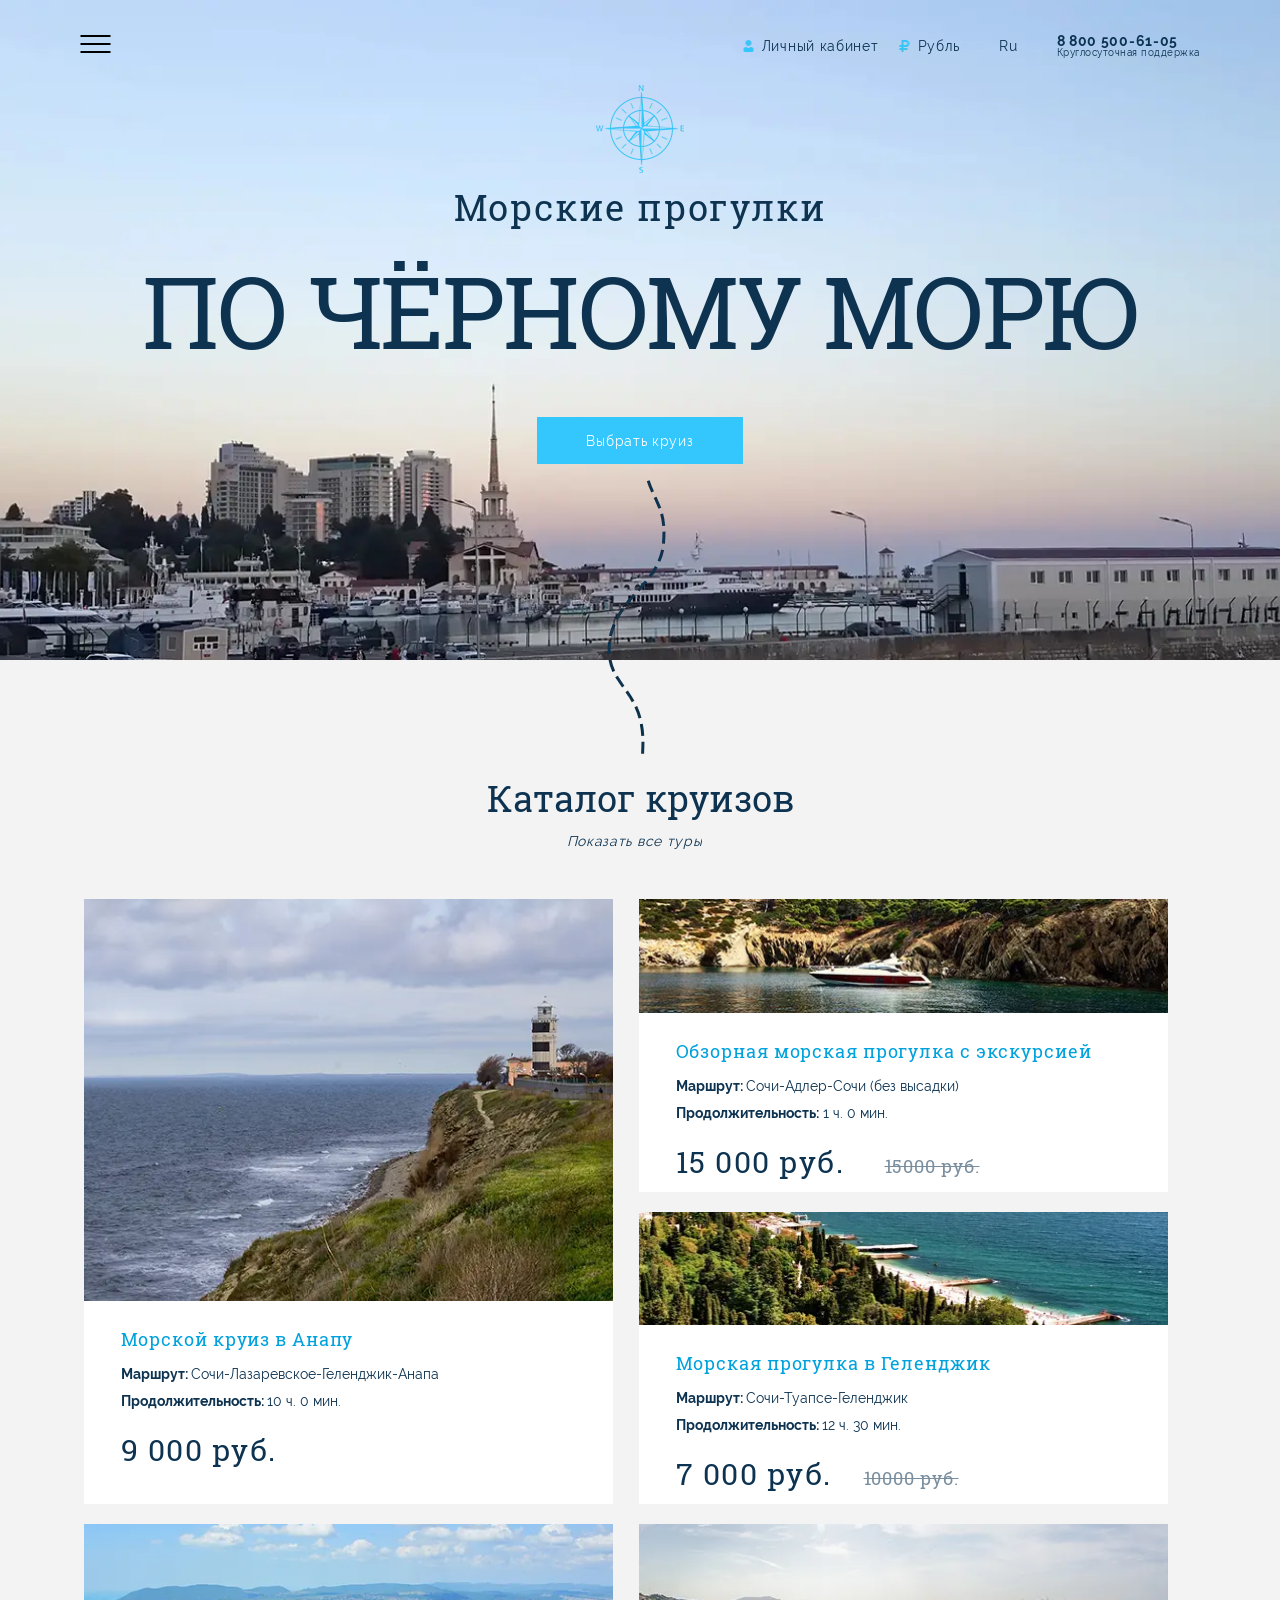
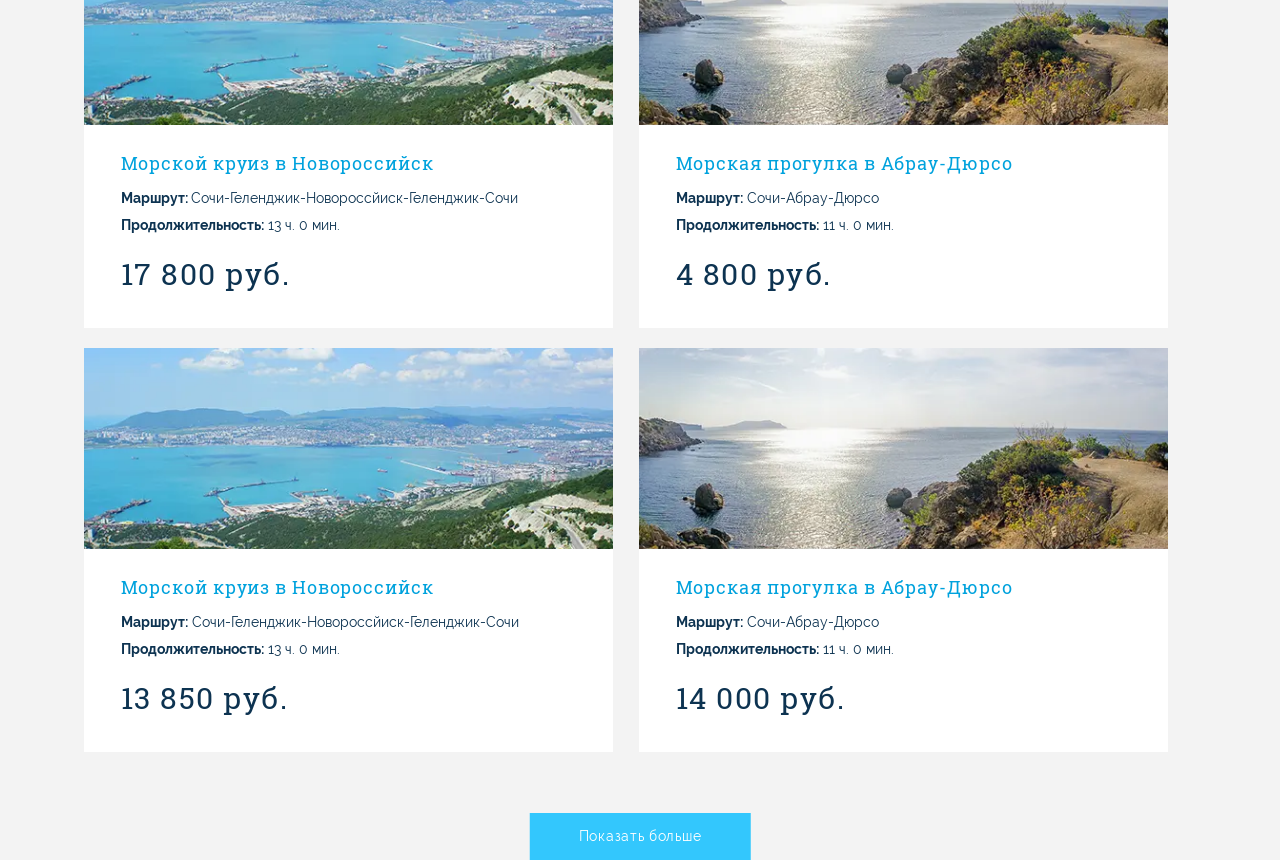
==== index.html @ 829c3e8f "Add files via upload" ====
<!DOCTYPE html><html lang="ru">   <head>	<title>Главная</title>	<meta charset="UTF-8">	<meta name="format-detection" content="telephone=no">	<link rel="stylesheet" href="css/style.min.css">	<link rel="shortcut icon" href="favicon.ico">	<!-- <meta name="robots" content="noindex, nofollow"> -->	<!-- <meta name="viewport" content="width=device-width, initial-scale=1.0, maximum-scale=1.0, user-scalable=0"> -->	<meta name="viewport" content="width=device-width, initial-scale=1.0"></head>  <body>    <div class="wrapper">      <header class="header">  <div class="header__content _container">    <div class="header__body">      <div class="header__menu menu">        <div class="menu__icon icon-menu">          <span></span>          <span></span>          <span></span>        </div>        <nav class="menu__body">          <ul class="menu__list">            <li><a href="" class="menu__link">Популярные маршруты</a></li>            <li><a href="" class="menu__link">Расписание рейсов</a></li>            <li><a href="" class="menu__link">Забронированные рейсы</a></li>            <li><a href="" class="menu__link">Вход для партнеров</a></li>            <li><a href="" class="menu__link">О компании</a></li>            <li><a href="" class="menu__link">Контакты</a></li>          </ul>        </nav>      </div>	  <div class="header__info info-block">		  <div class="info-block__item info-block__item_log"><span>Личный кабинет</span></div>		  <div class="info-block__item info-block__item_cur"><span>Рубль</span></div>		  <div class="info-block__item">Ru</div>		  <div class="info-block__contacts contacts-item">			 <div class="contacts-item__tel"><a href="tel:88005006105">8 800 500-61-05 </a></div>			 <div class="contacts-item__hel">Круглосуточная поддержка</div>		  </div>	  </div>    </div>  </div></header>      <main class="page">        <div class="black">          <div class="black__container _container">            <div class="black__body">              <div class="black__icon"><picture><source srcset="img/logo.webp" type="image/webp"><img src="img/logo.png" alt="" /></picture></div>              <div class="black__subtitle">Морские прогулки</div>              <div class="black__title">по чёрному морю</div>              <a href="" class="black__btn btn">Выбрать круиз</a>            </div>          </div>        </div>        <div class="grid">          <div class="grid__container _container">            <div class="grid__main">Каталог круизов</div>            <!-- <div class="grid__wrap"><button class="sort-btn" data-sort="price">Сортировать круизы по цене</button></div> -->            <div class="grid__select">              <select name="form[]" class="catalog-header__select">                <option value="start" selected="selected">Показать все туры</option>                <option value="price">Сортировать круизы по цене</option>                <option value="time">Сортировать круизы по времени</option>              </select>            </div>            <div class="grid__body" data-view = "7">              <div class="grid__column">                <div class="grid__item grid__item_big">                  <div class="grid__image grid__image_big _ibg"><picture><source srcset="img/lighthouse.webp" type="image/webp"><img src="img/lighthouse.jpg" alt="" /></picture></div>                  <div class="grid__title">Морской круиз в Анапу</div>                  <div class="grid__def">1</div>                  <div class="grid__loc"><span>Маршрут: </span> Сочи-Лазаревское-Геленджик-Анапа</div>                  <div class="grid__date"><span>Продолжительность: </span> 10 ч. 0 мин.</div>                  <div class="grid__pcice price">9 000 руб.</div>                </div>              </div>              <div class="grid__column grid__column_small">                <div class="grid__item grid__item_small">                  <div class="grid__image grid__image_small _ibg"><picture><source srcset="img/jocht.webp" type="image/webp"><img src="img/jocht.jpg" alt="" /></picture></div>                  <div class="grid__title">Обзорная морская прогулка с экскурсией</div>                  <div class="grid__def">2</div>                  <div class="grid__loc"><span>Маршрут: </span> Сочи-Адлер-Сочи (без высадки)</div>                  <div class="grid__date"><span>Продолжительность:</span> 1 ч. 0 мин.</div>                  <div class="grid__pcice price">15 000 руб. <span>15000 руб.</span></div>                </div>              </div>              <div class="grid__column grid__column_small">                <div class="grid__item grid__item_small">                  <div class="grid__image grid__image_small _ibg"><picture><source srcset="img/beach.webp" type="image/webp"><img src="img/beach.jpg" alt="" /></picture></div>                  <div class="grid__title">Морская прогулка в Геленджик</div>                  <div class="grid__def">3</div>                  <div class="grid__loc"><span>Маршрут: </span> Сочи-Туапсе-Геленджик</div>                  <div class="grid__date"><span>Продолжительность: </span> 12 ч. 30 мин.</div>                  <div class="grid__pcice price">7 000 руб.<span>10000 руб.</span></div>                </div>              </div>              <div class="grid__column">                <div class="grid__item grid__item_middle" >                  <div class="grid__image grid__image_middle _ibg"><picture><source srcset="img/card1.webp" type="image/webp"><img src="img/card1.jpg" alt="" /></picture></div>                  <div class="grid__title">Морской круиз в Новороссийск</div>                  <div class="grid__def">4</div>                  <div class="grid__loc"><span>Маршрут: </span> Сочи-Геленджик-Новороссйиск-Геленджик-Сочи</div>                  <div class="grid__date"><span>Продолжительность:</span> 13 ч. 0 мин.</div>                  <div class="grid__pcice price">17 800 руб.</div>                </div>              </div>              <div class="grid__column">                <div class="grid__item grid__item_middle">                  <div class="grid__image grid__image_middle _ibg"><picture><source srcset="img/card2.webp" type="image/webp"><img src="img/card2.jpg" alt="" /></picture></div>                  <div class="grid__title">Морская прогулка в Абрау-Дюрсо</div>                  <div class="grid__def">5</div>                  <div class="grid__loc"><span>Маршрут:</span> Сочи-Абрау-Дюрсо</div>                  <div class="grid__date"><span>Продолжительность:</span> 11 ч. 0 мин.</div>                  <div class="grid__pcice price">4 800 руб.</div>                </div>              </div>              <div class="grid__column">                <div class="grid__item grid__item_middle">                  <div class="grid__image grid__image_middle _ibg"><picture><source srcset="img/card1.webp" type="image/webp"><img src="img/card1.jpg" alt="" /></picture></div>                  <div class="grid__title">Морской круиз в Новороссийск</div>                  <div class="grid__def">6</div>                  <div class="grid__loc"><span>Маршрут:</span> Сочи-Геленджик-Новороссйиск-Геленджик-Сочи</div>                  <div class="grid__date"><span>Продолжительность:</span> 13 ч. 0 мин.</div>                  <div class="grid__pcice price">13 850 руб.</div>                </div>              </div>              <div class="grid__column">                <div class="grid__item grid__item_middle">                  <div class="grid__image grid__image_middle _ibg"><picture><source srcset="img/card2.webp" type="image/webp"><img src="img/card2.jpg" alt="" /></picture></div>                  <div class="grid__title">Морская прогулка в Абрау-Дюрсо</div>                  <div class="grid__def">7</div>                  <div class="grid__loc"><span>Маршрут:</span> Сочи-Абрау-Дюрсо</div>                  <div class="grid__date"><span>Продолжительность:</span> 11 ч. 0 мин.</div>                  <div class="grid__pcice price">14 000 руб.</div>                </div>              </div>              <div class="grid__column">                <div class="grid__item grid__item_middle">                  <div class="grid__image grid__image_middle _ibg"><picture><source srcset="img/card1.webp" type="image/webp"><img src="img/card1.jpg" alt="" /></picture></div>                  <div class="grid__title">Морской круиз в Новороссийск</div>                  <div class="grid__def">8</div>                  <div class="grid__loc"><span>Маршрут:</span> Сочи-Геленджик-Новороссйиск-Геленджик-Сочи</div>                  <div class="grid__date"><span>Продолжительность:</span> 13 ч. 0 мин.</div>                  <div class="grid__pcice price">130 850 руб.</div>                </div>              </div>              <div class="grid__column">                <div class="grid__item grid__item_middle">                  <div class="grid__image grid__image_middle _ibg"><picture><source srcset="img/card1.webp" type="image/webp"><img src="img/card1.jpg" alt="" /></picture></div>                  <div class="grid__title">Морской круиз в Гомель</div>                  <div class="grid__def">1000</div>                  <div class="grid__loc"><span>Маршрут:</span> Сочи-Геленджик-Новороссйиск-Геленджик-Сочи</div>                  <div class="grid__date"><span>Продолжительность:</span> 13 ч. 0 мин.</div>                  <div class="grid__pcice price">10 850 руб.</div>                </div>              </div>              <div class="grid__column">                <div class="grid__item grid__item_middle">                  <div class="grid__image grid__image_middle _ibg"><picture><source srcset="img/card1.webp" type="image/webp"><img src="img/card1.jpg" alt="" /></picture></div>                  <div class="grid__title">Морской круиз в Новороссийск</div>                  <div class="grid__def">1000</div>                  <div class="grid__loc"><span>Маршрут:</span> Сочи-Геленджик-Новороссйиск-Геленджик-Сочи</div>                  <div class="grid__date"><span>Продолжительность:</span> 13 ч. 0 мин.</div>                  <div class="grid__pcice price">130 850 руб.</div>                </div>              </div>              <div class="grid__column">                <div class="grid__item grid__item_middle">                  <div class="grid__image grid__image_middle _ibg"><picture><source srcset="img/card1.webp" type="image/webp"><img src="img/card1.jpg" alt="" /></picture></div>                  <div class="grid__title">Морской круиз в Новороссийск</div>                  <div class="grid__def">1000</div>                  <div class="grid__loc"><span>Маршрут:</span> Сочи-Геленджик-Новороссйиск-Геленджик-Сочи</div>                  <div class="grid__date"><span>Продолжительность:</span> 13 ч. 0 мин.</div>                  <div class="grid__pcice price">130 850 руб.</div>                </div>              </div>              <div class="grid__column">                <div class="grid__item grid__item_middle">                  <div class="grid__image grid__image_middle _ibg"><picture><source srcset="img/card1.webp" type="image/webp"><img src="img/card1.jpg" alt="" /></picture></div>                  <div class="grid__title">Морской круиз в Новороссийск</div>                  <div class="grid__def">1000</div>                  <div class="grid__loc"><span>Маршрут:</span> Сочи-Геленджик-Новороссйиск-Геленджик-Сочи</div>                  <div class="grid__date"><span>Продолжительность:</span> 13 ч. 0 мин.</div>                  <div class="grid__pcice price">130 850 руб.</div>                </div>              </div>              <div class="grid__column">                <div class="grid__item grid__item_middle">                  <div class="grid__image grid__image_middle _ibg"><picture><source srcset="img/card1.webp" type="image/webp"><img src="img/card1.jpg" alt="" /></picture></div>                  <div class="grid__title">Морской круиз в Новороссийск</div>                  <div class="grid__def">1000</div>                  <div class="grid__loc"><span>Маршрут:</span> Сочи-Геленджик-Новороссйиск-Геленджик-Сочи</div>                  <div class="grid__date"><span>Продолжительность:</span> 13 ч. 0 мин.</div>                  <div class="grid__pcice price">14 850 руб.</div>                </div>              </div>              <div class="grid__column">                <div class="grid__item grid__item_small">                  <div class="grid__image grid__image_middle _ibg"><picture><source srcset="img/card1.webp" type="image/webp"><img src="img/card1.jpg" alt="" /></picture></div>                  <div class="grid__title">Морской круиз в Новороссийск</div>                  <div class="grid__def">1000</div>                  <div class="grid__loc"><span>Маршрут:</span> Сочи-Геленджик-Новороссйиск-Геленджик-Сочи</div>                  <div class="grid__date"><span>Продолжительность:</span> 13 ч. 0 мин.</div>                  <div class="grid__pcice price">20 850 руб.</div>                </div>              </div>              <div class="grid__column">                <div class="grid__item grid__item_small">                  <div class="grid__image grid__image_middle _ibg"><picture><source srcset="img/card1.webp" type="image/webp"><img src="img/card1.jpg" alt="" /></picture></div>                  <div class="grid__title">Морской круиз в Новороссийск</div>                  <div class="grid__def">1000</div>                  <div class="grid__loc"><span>Маршрут:</span> Сочи-Геленджик-Новороссйиск-Геленджик-Сочи</div>                  <div class="grid__date"><span>Продолжительность:</span> 13 ч. 0 мин.</div>                  <div class="grid__pcice price">20 500 руб.</div>                </div>              </div>            </div>            <a href="#" class="grid__button btn"><span>Показать больше</span> <span>Показать меньше</span></a>          </div>        </div>      </main>      <footer class="footer">	<div class="footer__content _container">	</div></footer>    </div>    <div class="popup">	<div class="popup__content">		<div class="popup__body">			<div class="popup__close"></div>		</div>	</div></div><div class="popup popup_video">	<div class="popup__content">		<div class="popup__body">			<div class="popup__close popup__close_video"></div>			<div class="popup__video _video"></div>		</div>	</div></div> <!-- <script src="https://code.jquery.com/jquery-3.3.1.min.js"></script> --><script src="js/vendors.min.js"></script><script src="js/app.min.js"></script>  </body></html>
---- css/style.min.css ----
@charset "UTF-8";@font-face{font-family:icomoon;font-display:swap;src:url(../fonts/icomoon.woff) format("woff"),url(../fonts/icomoon.woff2) format("woff2");font-weight:400;font-style:normal}@font-face{font-family:Raleway-Italic;font-display:swap;src:url(../fonts/Raleway-Italic.woff) format("woff"),url(../fonts/Raleway-Italic.woff2) format("woff2");font-weight:400;font-style:normal}@font-face{font-family:Raleway;font-display:swap;src:url(../fonts/Raleway-Bold.woff) format("woff"),url(../fonts/Raleway-Bold.woff2) format("woff2");font-weight:700;font-style:normal}@font-face{font-family:RobotoSlab;font-display:swap;src:url(../fonts/RobotoSlab-Regular.woff) format("woff"),url(../fonts/RobotoSlab-Regular.woff2) format("woff2");font-weight:400;font-style:normal}@font-face{font-family:Raleway;font-display:swap;src:url(../fonts/Raleway-Regular.woff) format("woff"),url(../fonts/Raleway-Regular.woff2) format("woff2");font-weight:400;font-style:normal}@font-face{font-family:icons;font-display:swap;src:url(../fonts/icons.woff) format("woff"),url(../fonts/icons.woff2#icons) format("woff2");font-weight:400;font-style:normal;font-display:block}[class*=" _icon-"]:before,[class^="_icon-"]:before{font-family:icons;font-style:normal;font-weight:400;font-variant:normal;text-transform:none;line-height:1;-webkit-font-smoothing:antialiased;-moz-osx-font-smoothing:grayscale}[class*=" _icon-"]:before,[class^="_icon-"]:before{display:block}.icon-iright:before{content:"\e900";color:#33c7fd}.icon-instagram:before{content:"\e901"}.icon-odnoklassniki:before{content:"\e902"}.icon-rubl:before{content:"\e903";color:#33c7fd}.icon-user:before{content:"\e904";color:#33c7fd}.icon-vk:before{content:"\e905"}.icon-you:before{content:"\e906"}*{padding:0;margin:0;border:0}*,:after,:before{-webkit-box-sizing:border-box;box-sizing:border-box}:active,:focus{outline:0}a:active,a:focus{outline:0}aside,footer,header,nav,section{display:block}body,html{height:100%;min-width:320px}body{line-height:1;font-family:"";-ms-text-size-adjust:100%;-moz-text-size-adjust:100%;-webkit-text-size-adjust:100%}button,input,textarea{font-family:""}input::-ms-clear{display:none}button{cursor:pointer}button::-moz-focus-inner{padding:0;border:0}a,a:visited{text-decoration:none}a:hover{text-decoration:none}ul li{list-style:none}img{vertical-align:top}h1,h2,h3,h4,h5,h6{font-weight:inherit;font-size:inherit}body{color:#000;font-size:14px}body._lock{overflow:hidden}.wrapper{width:100%;min-height:100%;overflow:hidden;display:-webkit-box;display:-ms-flexbox;display:flex;-webkit-box-orient:vertical;-webkit-box-direction:normal;-ms-flex-direction:column;flex-direction:column;max-width:1674px;margin:0 auto}._container{max-width:1139px;margin:0 auto}.btn{display:-webkit-inline-box;display:-ms-inline-flexbox;display:inline-flex;padding:0 0}.btn._fw{width:100%}.select{position:relative}.select__item{position:relative}.select__title{color:#0d3351;background-color:#f3f3f3;cursor:pointer;border-radius:4px;font-family:Raleway;font-size:14px;font-weight:400;line-height:24px;letter-spacing:.7px;line-height:normal;font-style:italic}.select__value{display:-webkit-box;display:-ms-flexbox;display:flex;font-size:14px;height:30px;padding:0 15px;-webkit-box-align:center;-ms-flex-align:center;align-items:center;-webkit-box-pack:justify;-ms-flex-pack:justify;justify-content:space-between;-webkit-box-orient:horizontal;-webkit-box-direction:reverse;-ms-flex-direction:row-reverse;flex-direction:row-reverse}.select__value span{height:1em;overflow:hidden;display:-webkit-box;line-height:12px;-webkit-line-clamp:1;-webkit-box-orient:vertical}.select__value:before{content:"";display:inline-block;-webkit-transition:all .3s ease 0s;-o-transition:all .3s ease 0s;transition:all .3s ease 0s;width:11px;height:7px;background:url(../img/icons/select.svg) center/100% no-repeat}.select__input{width:100%;background-color:transparent;height:100%}.select__options{color:#0d3351;font-family:Raleway;font-size:14px;font-weight:400;line-height:24px;letter-spacing:.7px;line-height:normal;font-style:italic;display:none;position:absolute;top:29px;border-radius:0 0 4px 4px;min-width:100%;left:0;background-color:#f3f3f3;border-top:0;border:1px solid #d9d9d9;border-top:0;padding:10px 0 5px 0}.select__option{cursor:pointer;padding:5px 15px;margin:0}.select._active{z-index:5}.select._active .select__value:before{-webkit-transform:rotate(-180deg);-ms-transform:rotate(-180deg);transform:rotate(-180deg)}.select._active .select__options{display:block}input[type=email],input[type=tel],input[type=text],textarea{-webkit-appearance:none;-moz-appearance:none;appearance:none}.input{border-radius:0!important;width:100%;display:block;padding:0 20px}textarea.input{resize:none;padding:0 0}.checkbox{position:relative}.checkbox__input{position:absolute;width:0;height:0;opacity:0;visibility:hidden}.checkbox__input:checked+.checkbox__text:before{background:#fff url(../img/icons/check.svg) center no-repeat}.checkbox__text{display:-webkit-inline-box;display:-ms-inline-flexbox;display:inline-flex;-webkit-box-align:center;-ms-flex-align:center;align-items:center;position:relative;font-size:16px;color:#fff;letter-spacing:-.3px;line-height:calc(20 / 16);cursor:pointer}.checkbox__text:before{content:"";-ms-flex-item-align:start;align-self:flex-start;margin:0 14px 0 0;-webkit-box-flex:0;-ms-flex:0 0 20px;flex:0 0 20px;left:0;top:0;width:20px;height:18px;background:#fff;border:1px solid #a7a9ac}.checkbox a{color:#fff;text-decoration:underline}.checkbox._error .checkbox__text:before{border:1px solid #ee1212}.options{display:-webkit-box;display:-ms-flexbox;display:flex;-webkit-box-orient:vertical;-webkit-box-direction:normal;-ms-flex-direction:column;flex-direction:column;-webkit-box-align:start;-ms-flex-align:start;align-items:flex-start}.options__item{position:relative;cursor:pointer}.options__input{position:absolute;width:0;height:0;opacity:0;left:0;top:0;visibility:hidden}.options__input:checked+.options__text:after{-webkit-transform:scale(1);-ms-transform:scale(1);transform:scale(1)}.options__text{display:-webkit-inline-box;display:-ms-inline-flexbox;display:inline-flex;-webkit-box-align:center;-ms-flex-align:center;align-items:center;position:relative;font-size:16px;color:#fff;letter-spacing:-.3px;line-height:calc(20 / 16)}.options__text:before{content:"";-ms-flex-item-align:start;align-self:flex-start;margin:0 14px 0 0;-webkit-box-flex:0;-ms-flex:0 0 20px;flex:0 0 20px;left:0;top:0;border-radius:50%;width:20px;height:18px;background:#fff;border:1px solid #a7a9ac}.options__text:after{content:"";-webkit-transition:all .3s ease 0s;-o-transition:all .3s ease 0s;transition:all .3s ease 0s;-webkit-transform:scale(0);-ms-transform:scale(0);transform:scale(0);width:10px;height:10px;border-radius:50%;background-color:#77243a;position:absolute;left:5px;top:4px}.rating-block{display:table;font-size:0}.rating{display:inline-block;position:relative;vertical-align:middle}.rating.edit .star{cursor:pointer}.rating .star{width:17px;height:14px;display:inline-block;position:relative;z-index:3}.rating__line{position:absolute;width:85px;height:14px;top:0;left:0;background:url(../img/icons/bg_rating.svg) 0 0 no-repeat;z-index:1;background-size:85px 100%}.rating__activeline{position:absolute;width:0;height:14px;top:0;left:0;background:url(../img/icons/bg_rating_active.svg) 0 0 no-repeat;z-index:2;background-size:85px 100%}.rating__value{display:inline-block;color:#1b3139;font-size:14px;line-height:13px;vertical-align:middle}.quantity{width:88px;height:40px;display:-webkit-box;display:-ms-flexbox;display:flex;border:1px solid rgba(166,166,166,.45)}.quantity__button{-webkit-box-flex:0;-ms-flex:0 0 30px;flex:0 0 30px;position:relative;cursor:pointer}.quantity__button::after,.quantity__button::before{content:"";position:absolute;top:50%;left:50%;-webkit-transition:all .3s ease 0s;-o-transition:all .3s ease 0s;transition:all .3s ease 0s;margin:0 0 0 -4.5px;background-color:#a6a6a6;width:9px;height:1px}.quantity__button_plus::before{-webkit-transform:rotate(-90deg);-ms-transform:rotate(-90deg);transform:rotate(-90deg)}.quantity__input{-webkit-box-flex:1;-ms-flex:1 1 auto;flex:1 1 auto}.quantity__input input{height:100%;color:#a6a6a6;font-size:12px;width:100%;text-align:center}.row:after{display:block;content:"";clear:both}.rub:after{content:"₽"}ol.counter{list-style-type:none;counter-reset:item}ol.counter li{position:relative;padding:0 0 0 45px}ol.counter li:before{counter-increment:item;content:counter(item);position:absolute;left:0;top:0;color:#818181;font-size:14px;font-weight:700;text-align:center;line-height:26px;border-radius:50%;width:28px;height:28px;border:1px solid #4274bb}.ellipsis{display:block;overflow:hidden;width:100%;white-space:nowrap;-o-text-overflow:ellipsis;text-overflow:ellipsis}.es{overflow:hidden;white-space:nowrap;-o-text-overflow:ellipsis;text-overflow:ellipsis}.table{display:table;font-size:0;width:100%}.trow{display:table-row}.cell{display:table-cell}.cell.full{width:100%}._ibg{position:relative}._ibg img{position:absolute;width:100%;height:100%;top:0;left:0;-o-object-fit:cover;object-fit:cover}body.ie ._ibg{background-position:center;background-size:cover;background-repeat:no-repeat}body.ie ._ibg img{width:0;height:0;opacity:0;visibility:hidden}.video{position:relative;overflow:hidden;height:0;padding-bottom:56.25%}.video embed,.video iframe,.video object,.video video{position:absolute;top:0;left:0;width:100%;height:100%}.videobg embed,.videobg iframe,.videobg object,.videobg video{position:fixed;top:50%;left:50%;min-width:100%;min-height:100%;width:auto;height:auto;z-index:-100;-webkit-transform:translateX(-50%) translateY(-50%);-ms-transform:translateX(-50%) translateY(-50%);transform:translateX(-50%) translateY(-50%);background-size:cover}.moretext{overflow:hidden}.moretext__more{cursor:pointer}.moretext__more span{font-style:normal}.moretext__more span:first-child{display:block}.moretext__more span:last-child{display:none}.moretext__more.active span{font-style:normal}.moretext__more.active span:first-child{display:none}.moretext__more.active span:last-child{display:block}#map{background:url(../img/icons/loading.gif) center/50px no-repeat}._swiper{overflow:hidden}._swiper .swiper-wrapper{width:100%;height:100%;-webkit-box-sizing:content-box;box-sizing:content-box;display:-webkit-box;display:-ms-flexbox;display:flex;position:relative}._swiper.swiper-container-vertical .swiper-wrapper{-webkit-box-orient:vertical;-webkit-box-direction:normal;-ms-flex-direction:column;flex-direction:column}._swiper.swiper-container-autoheight .swiper-wrapper{-webkit-box-align:start;-ms-flex-align:start;align-items:flex-start}.swiper-container-initialized .swiper-slide{-ms-flex-negative:0;flex-shrink:0}.swiper-container-android .swiper-slide,.swiper-container-android .swiper-wrapper{-webkit-transform:translate3d(0,0,0);transform:translate3d(0,0,0)}.swiper-button-lock{display:none!important}.slick-slider{position:relative}.slick-slider .slick-list,.slick-slider .slick-track{-webkit-transform:translate3d(0,0,0);-ms-transform:translate3d(0,0,0);transform:translate3d(0,0,0)}.slick-slider .slick-list{position:relative;overflow:hidden;width:100%}.slick-slider .slick-track{position:relative;width:100%;display:-webkit-box;display:-ms-flexbox;display:flex}.slick-slider .slick-slide{position:relative}.tab__item{display:none}.tab__item.active{display:block}._tabs-block{display:none}._tabs-block._active{display:block}.mirror{-webkit-transform:scale(-1,1);-ms-transform:scale(-1,1);transform:scale(-1,1)}.nicescroll-rails{z-index:1000!important}.gm-style-iw-t{opacity:0}.baloon{opacity:1;right:-7px!important;bottom:80px!important}.baloon button{display:none!important}.baloon:after{display:none!important}.baloon-style{display:none}.baloon-content.gm-style-iw{opacity:1;border-radius:0!important;max-width:300px!important;padding:0!important;left:0!important;width:100%!important;overflow:visible!important}.baloon-content.gm-style-iw>.gm-style-iw-d{overflow:hidden!important;max-width:none!important}.baloon-content.gm-style-iw:after{display:none!important}.baloon-close{top:18px!important}._custom-scroll{position:fixed;right:0;top:0;width:3px;height:100%;z-index:1000}._custom-scroll__line{background-color:rgba(0,0,0,.5);border-radius:3px 0 0 3px;position:relative;left:0;top:0;width:100%}.popup{-webkit-overflow-scrolling:touch;z-index:100;padding:30px 10px;position:fixed;top:0;left:0;width:100%;height:100%;-webkit-transition:visibility .8s ease 0s;-o-transition:visibility .8s ease 0s;transition:visibility .8s ease 0s;visibility:hidden}.popup::before{content:"";background-color:rgba(0,0,0,.9);position:fixed;width:100%;height:100%;top:0;left:0;opacity:0;-webkit-transition:opacity .8s ease 0s;-o-transition:opacity .8s ease 0s;transition:opacity .8s ease 0s}.popup.show{visibility:visible;overflow:auto}.popup.show::before{opacity:1}.popup.show .popup__body{-webkit-transform:scale(1);-ms-transform:scale(1);transform:scale(1)}.popup._active{overflow:auto;visibility:visible}.popup._active::before{opacity:1}.popup._active .popup__body{-webkit-transition:all .3s ease .2s;-o-transition:all .3s ease .2s;transition:all .3s ease .2s;-webkit-transform:scale(1);-ms-transform:scale(1);transform:scale(1)}.popup__content{display:-webkit-box;display:-ms-flexbox;display:flex;-webkit-box-orient:vertical;-webkit-box-direction:normal;-ms-flex-direction:column;flex-direction:column;-webkit-box-align:center;-ms-flex-align:center;align-items:center;min-height:100%;-webkit-box-flex:1;-ms-flex:1 1 auto;flex:1 1 auto;width:100%;display:flex;-webkit-box-pack:center;-ms-flex-pack:center;justify-content:center;align-items:center}.popup__body{-webkit-transform:scale(0);-ms-transform:scale(0);transform:scale(0);-webkit-transition:all .3s ease 0s;-o-transition:all .3s ease 0s;transition:all .3s ease 0s;background-color:#fff;padding:50px;width:100%;max-width:800px}.popup__close{width:15px;height:15px;position:absolute;top:0;right:0;cursor:pointer;z-index:30;background:url(../img/icons/close.svg) 0 0 no-repeat}.header{position:relative;width:100%;height:100%}.header__content{padding:34px 10px 0 10px!important;position:absolute;top:0;left:0;width:100%;left:50%;-webkit-transform:translate(-50%,0);-ms-transform:translate(-50%,0);transform:translate(-50%,0)}.header__body{display:-webkit-box;display:-ms-flexbox;display:flex;position:relative}.menu{position:relative}.menu__body{width:420px;height:413px;background-color:#0d3351;position:absolute;padding:73px 0 0 44px;top:30px;opacity:0;visibility:hidden;-webkit-transition:all .3s ease 0s;-o-transition:all .3s ease 0s;transition:all .3s ease 0s}.menu__body._active{opacity:1;visibility:visible}.menu__list li{margin:0 0 30px 0}.menu__list li:last-child{margin:0}.menu__link{color:#fff;font-family:RobotoSlab;font-size:18px;font-weight:400;letter-spacing:.9px}.info-block{display:-webkit-box;display:-ms-flexbox;display:flex;-webkit-box-align:center;-ms-flex-align:center;align-items:center;margin:0 0 0 auto}.info-block__item{margin:0 39px 0 0;color:#0d3351;font-family:Raleway;font-size:14px;font-weight:400;text-align:center;letter-spacing:.7px;position:relative}.info-block__item_log{display:-webkit-box;display:-ms-flexbox;display:flex;-webkit-box-align:center;-ms-flex-align:center;align-items:center}._no-webp .info-block__item_log:before{background:url(../img/user.png) 0 0 no-repeat}.info-block__item_log:before{content:"";position:absolute;width:10px;height:12px;left:-18px}.info-block__item_cur{display:-webkit-box;display:-ms-flexbox;display:flex;-webkit-box-align:center;-ms-flex-align:center;align-items:center}._no-webp .info-block__item_cur:before{background:url(../img/rubl.png) 0 0 no-repeat}.info-block__item_cur:before{content:"";position:absolute;width:10px;height:12px;left:-18px}.contacts-item__tel{font-family:Raleway;font-size:14px;font-weight:700;letter-spacing:.7px}.contacts-item__tel a{color:#0d3351}.contacts-item__hel{color:#0d3351;font-family:Raleway;font-size:10px;font-weight:400;letter-spacing:.5px}.icon-menu{display:block;position:absolute;top:1px;left:0;width:30px;height:18px;cursor:pointer;z-index:5}.icon-menu span{-webkit-transition:all .3s ease 0s;-o-transition:all .3s ease 0s;transition:all .3s ease 0s;top:calc(50% - 1px);left:0;position:absolute;width:100%;height:2px;background-color:#000}.icon-menu span:first-child{top:0}.icon-menu span:last-child{top:auto;bottom:0}.icon-menu._active span{-webkit-transform:scale(0);-ms-transform:scale(0);transform:scale(0)}.icon-menu._active span:first-child{-webkit-transform:rotate(-45deg);-ms-transform:rotate(-45deg);transform:rotate(-45deg);top:calc(50% - 1px)}.icon-menu._active span:last-child{-webkit-transform:rotate(45deg);-ms-transform:rotate(45deg);transform:rotate(45deg);bottom:calc(50% - 1px)}.page{-webkit-box-flex:1;-ms-flex:1 1 auto;flex:1 1 auto}._no-webp .black{background:url(../img/bg.jpg) center/cover no-repeat}.black{padding:85px 0 196px 0}.black__body{display:-webkit-box;display:-ms-flexbox;display:flex;-webkit-box-orient:vertical;-webkit-box-direction:normal;-ms-flex-direction:column;flex-direction:column;-webkit-box-align:center;-ms-flex-align:center;align-items:center}.black__icon{margin:0 0 16px 0}.black__subtitle{color:#0d3351;font-family:RobotoSlab;font-size:36px;font-weight:400;text-align:center;letter-spacing:1.8px;margin:0 0 35px 0}.black__title{color:#0d3351;font-family:RobotoSlab;font-size:100px;font-weight:400;text-align:center;text-transform:uppercase;letter-spacing:-2.5px;margin:0 0 57px 0}.black__btn{position:relative}._no-webp .black__btn:after{background:url(../img/line.png) 0 0 no-repeat}.black__btn:after{content:"";position:absolute;width:65px;height:298px;top:63px}.btn{display:-webkit-inline-box;display:-ms-inline-flexbox;display:inline-flex;-webkit-box-pack:center;-ms-flex-pack:center;justify-content:center;-webkit-box-align:center;-ms-flex-align:center;align-items:center;height:47px;background-color:#33c7fd;padding:0 49px;color:#fff;font-family:Raleway;font-size:14px;font-weight:400;letter-spacing:.7px}.grid{background-color:#f3f3f3;padding:120px 0 0 0}.grid__main{text-align:center;color:#0d3351;font-family:RobotoSlab;font-size:36px;font-weight:400;margin:0 0 11px 0}.grid__select{display:-webkit-box;display:-ms-flexbox;display:flex;-webkit-box-pack:center;-ms-flex-pack:center;justify-content:center;margin:0 0 42px 0}.grid__body{width:100%;margin:0 -13px;overflow:hidden;margin:0 0 50px 0;-webkit-transition:all .8s ease 0s;-o-transition:all .8s ease 0s;transition:all .8s ease 0s}.grid__column{padding:0 13px;max-width:555px;width:100%;margin:0 0 20px 0}.grid__item{padding:0 0 39px 0;background-color:#fff}.grid__item_small{padding:0 0 15px 0}.grid__image{margin:0 0 29px 0}.grid__image_big{padding:0 0 76% 0}.grid__image_small{padding:0 0 21.5% 0}.grid__image_middle{padding:0 0 38% 0}.grid__title{padding:0 0 0 37px;color:#00a2dd;font-family:RobotoSlab;font-size:18px;font-weight:400;letter-spacing:.9px;margin:0 0 14px 0}.grid__loc{padding:0 0 0 37px;color:#0d3351;font-family:Raleway;font-size:14px;font-weight:400;line-height:24px;margin:0 0 3px 0}.grid__loc span{font-weight:700}.grid__date{padding:0 0 0 37px;color:#0d3351;font-family:Raleway;font-size:14px;font-weight:400;line-height:24px;margin:0 0 22px 0}.grid__date span{font-weight:700}.grid__pcice{padding:0 0 0 37px;color:#0d3351;font-family:RobotoSlab;font-size:30px;font-weight:400;letter-spacing:1.5px}.grid__pcice span{margin:0 0 0 32px;opacity:.55;color:#0d3351;font-family:RobotoSlab;font-size:18px;font-weight:400;text-decoration:line-through;letter-spacing:.9px}.grid__wrap{display:-webkit-box;display:-ms-flexbox;display:flex;-webkit-box-pack:center;-ms-flex-pack:center;justify-content:center}.grid__def{display:none}.grid__button{position:relative;left:50%;-webkit-transform:translate(-50%,0);-ms-transform:translate(-50%,0);transform:translate(-50%,0)}.grid__button span:last-child{display:none}.grid__button._active span{display:none}.grid__button._active span:last-child{display:block}.sort-btn{margin:0 0 42px 0;color:#0d3351;font-family:Raleway;font-size:14px;font-weight:400;letter-spacing:.7px}@media (min-width:991.98px){.quantity__button:hover::after,.quantity__button:hover::before{background-color:rgba(0,0,0,.5)}}@media (min-width:992px){.select__option:hover{background:#d9d9d9}.checkbox a:hover{text-decoration:none}}@media (max-width:1151px){._container{max-width:970px}}@media (max-width:991.98px){._container{max-width:750px}.select__title{font-size:18px}.select__options{font-size:18px}}@media (max-width:767.98px){._container{max-width:none;padding:0 10px}}._webp .info-block__item_log:before{background:url(../img/user.webp) 0 0 no-repeat}._webp .info-block__item_cur:before{background:url(../img/rubl.webp) 0 0 no-repeat}._webp .black{background:url(../img/bg.webp) center/cover no-repeat}._webp .black__btn:after{background:url(../img/line.webp) 0 0 no-repeat}
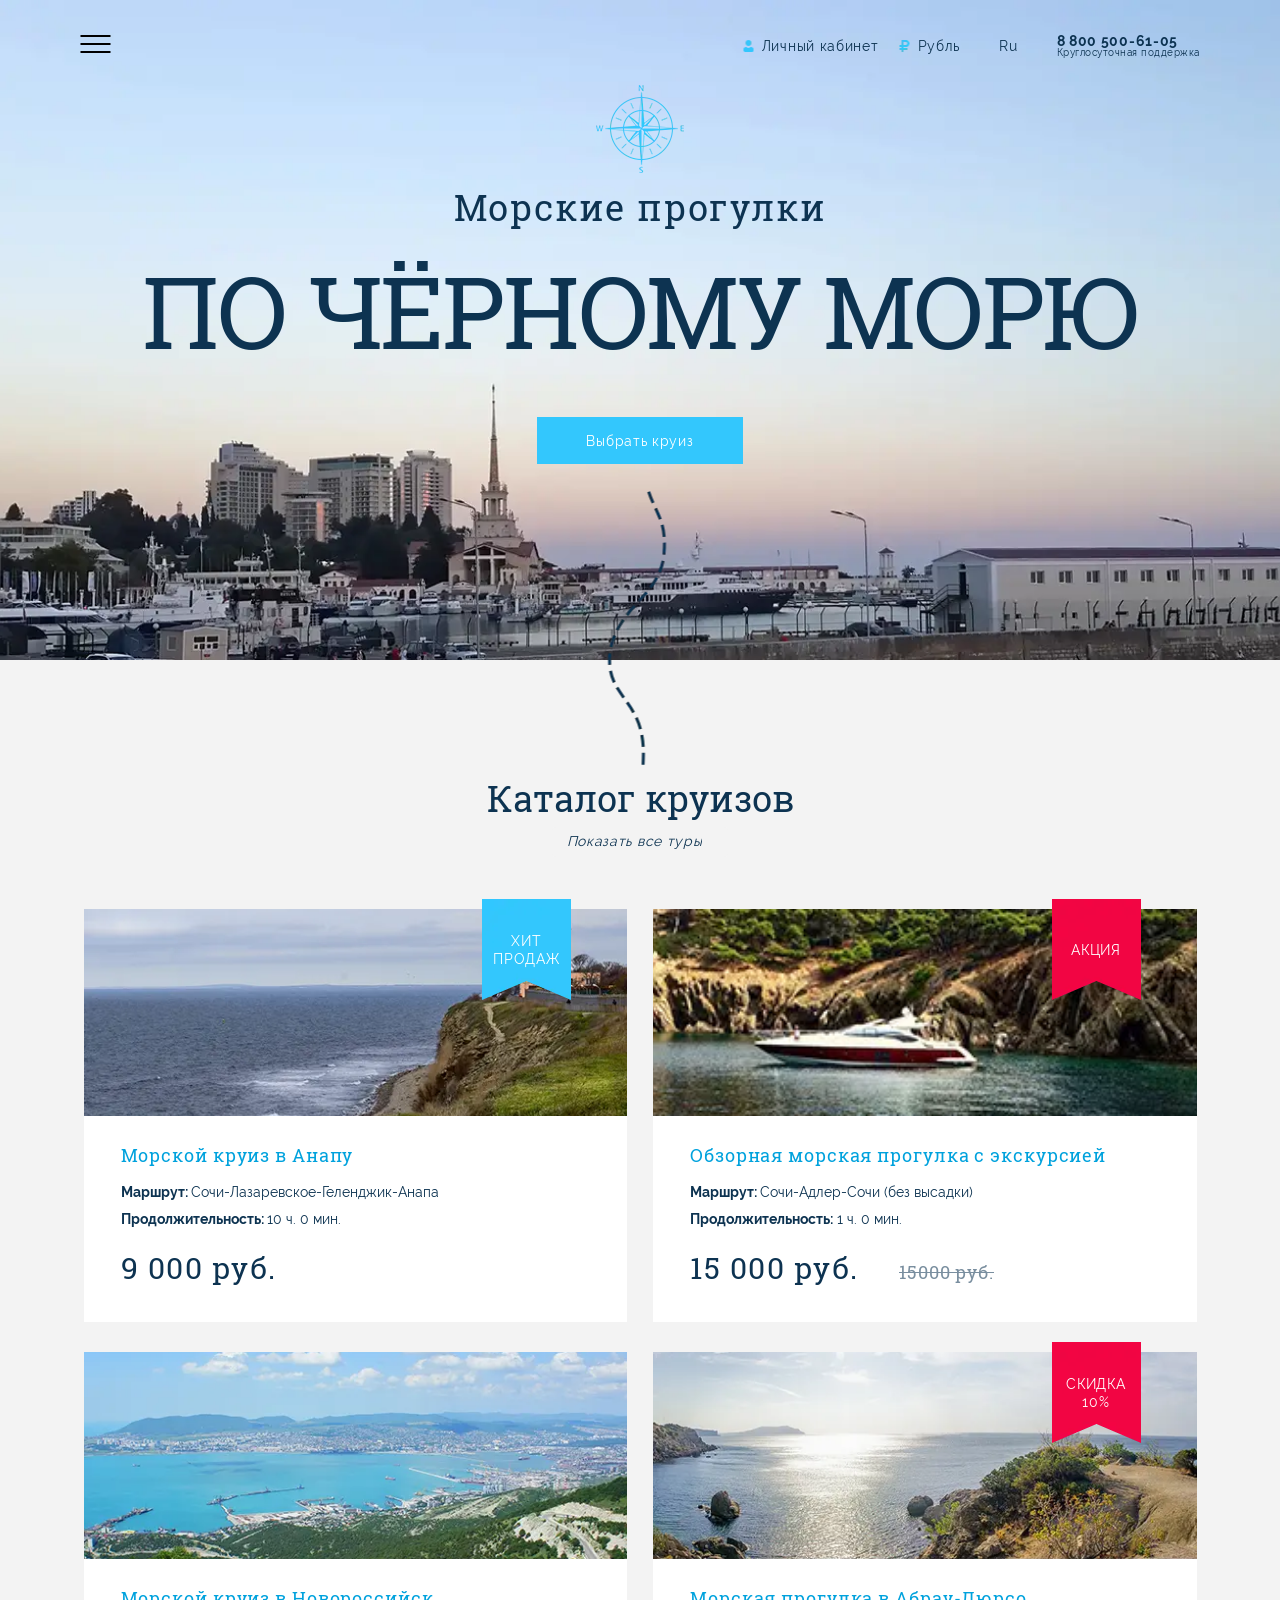
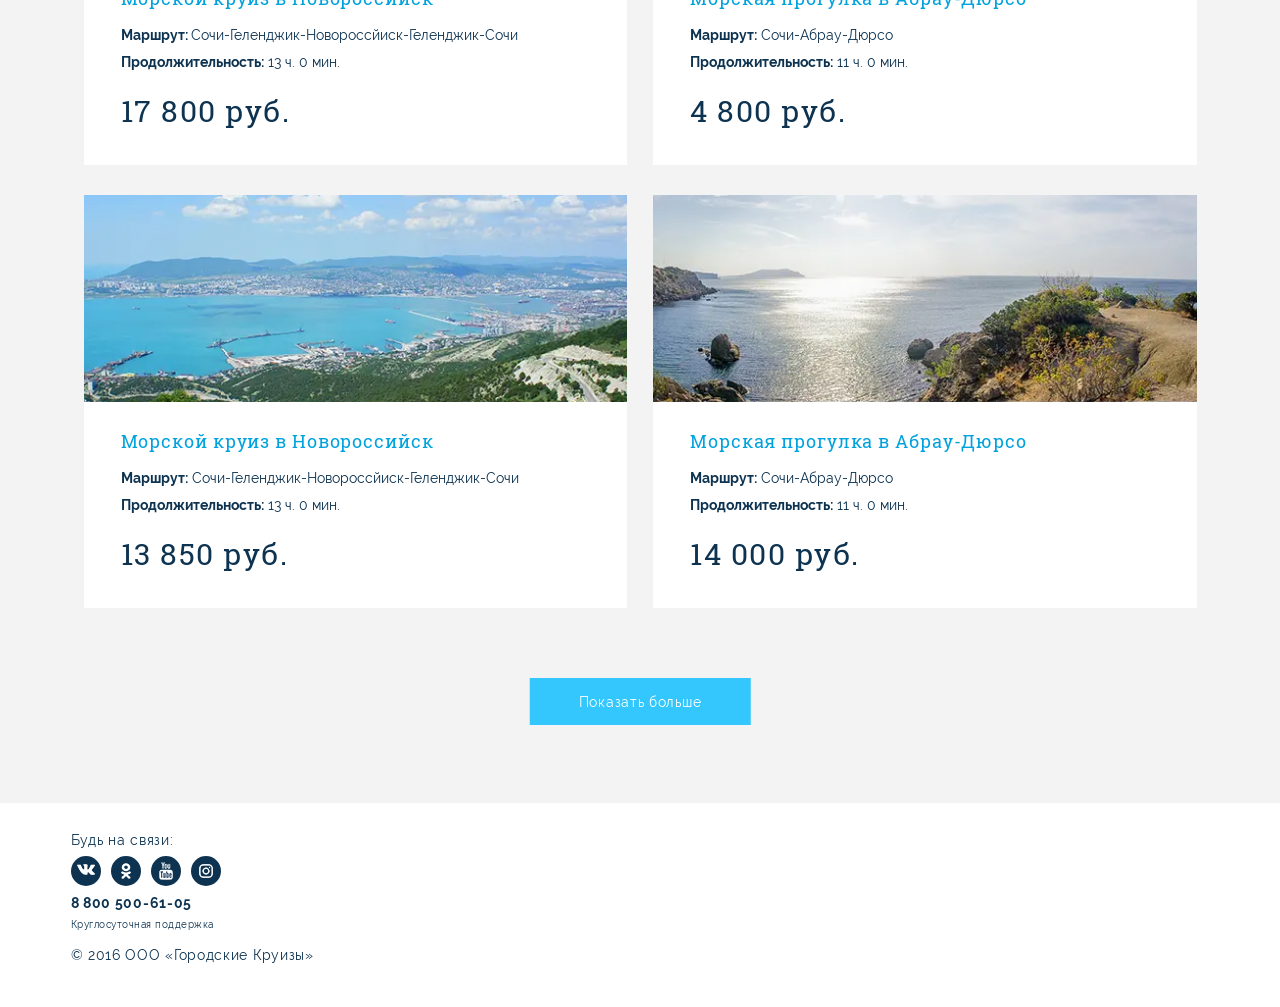
==== commit 7ed7272b: "Add files via upload" ====
--- a/index.html
+++ b/index.html
@@ -29,11 +29,12 @@
             <li><a href="" class="menu__link">Вход для партнеров</a></li>             <li><a href="" class="menu__link">О компании</a></li>             <li><a href="" class="menu__link">Контакты</a></li>+            <li><a href="" class="menu__link menu__link_fake"></a></li>           </ul>         </nav>       </div> 	  <div class="header__info info-block">-		  <div class="info-block__item info-block__item_log"><span>Личный кабинет</span></div>+		  <div class="info-block__item info-block__item_log" data-da=".menu__link_fake,520"><span>Личный кабинет</span></div> 		  <div class="info-block__item info-block__item_cur"><span>Рубль</span></div> 		  <div class="info-block__item">Ru</div> 		  <div class="info-block__contacts contacts-item">@@ -60,7 +61,6 @@
         <div class="grid">           <div class="grid__container _container">             <div class="grid__main">Каталог круизов</div>-            <!-- <div class="grid__wrap"><button class="sort-btn" data-sort="price">Сортировать круизы по цене</button></div> -->              <div class="grid__select">               <select name="form[]" class="catalog-header__select">@@ -69,169 +69,180 @@
                 <option value="time">Сортировать круизы по времени</option>               </select>             </div>--            <div class="grid__body" data-view = "7">-              <div class="grid__column">-                <div class="grid__item grid__item_big">-                  <div class="grid__image grid__image_big _ibg"><picture><source srcset="img/lighthouse.webp" type="image/webp"><img src="img/lighthouse.jpg" alt="" /></picture></div>-                  <div class="grid__title">Морской круиз в Анапу</div>-                  <div class="grid__def">1</div>-                  <div class="grid__loc"><span>Маршрут: </span> Сочи-Лазаревское-Геленджик-Анапа</div>-                  <div class="grid__date"><span>Продолжительность: </span> 10 ч. 0 мин.</div>-                  <div class="grid__pcice price">9 000 руб.</div>+            +              <div class="grid__body" data-view="6">+                <div class="grid__column">+                  <div class="grid__item grid__item_best">+                    <div class="grid__image grid__image_middle _ibg"><picture><source srcset="img/lighthouse.webp" type="image/webp"><img src="img/lighthouse.jpg" alt="" /></picture></div>+                    <div class="grid__title">Морской круиз в Анапу</div>+                    <div class="grid__def">1</div>+                    <div class="grid__loc"><span>Маршрут: </span> Сочи-Лазаревское-Геленджик-Анапа</div>+                    <div class="grid__date"><span>Продолжительность: </span> 10 ч. 0 мин.</div>+                    <div class="grid__pcice price">9 000 руб.</div>+                  </div>+                </div>++                <div class="grid__column">+                  <div class="grid__item grid__item_action">+                    <div class="grid__image grid__image_middle _ibg"><picture><source srcset="img/jocht.webp" type="image/webp"><img src="img/jocht.jpg" alt="" /></picture></div>+                    <div class="grid__title">Обзорная морская прогулка с экскурсией</div>+                    <div class="grid__def">2</div>+                    <div class="grid__loc"><span>Маршрут: </span> Сочи-Адлер-Сочи (без высадки)</div>+                    <div class="grid__date"><span>Продолжительность:</span> 1 ч. 0 мин.</div>+                    <div class="grid__pcice price">15 000 руб. <span>15000 руб.</span></div>+                  </div>+                </div>+                <div class="grid__column">+                  <div class="grid__item">+                    <div class="grid__image grid__image_middle _ibg"><picture><source srcset="img/card1.webp" type="image/webp"><img src="img/card1.jpg" alt="" /></picture></div>+                    <div class="grid__title">Морской круиз в Новороссийск</div>+                    <div class="grid__def">4</div>+                    <div class="grid__loc"><span>Маршрут: </span> Сочи-Геленджик-Новороссйиск-Геленджик-Сочи</div>+                    <div class="grid__date"><span>Продолжительность:</span> 13 ч. 0 мин.</div>+                    <div class="grid__pcice price">17 800 руб.</div>+                  </div>+                </div>+                <div class="grid__column">+                  <div class="grid__item grid__item_action2">+                    <div class="grid__image grid__image_middle _ibg"><picture><source srcset="img/card2.webp" type="image/webp"><img src="img/card2.jpg" alt="" /></picture></div>+                    <div class="grid__title">Морская прогулка в Абрау-Дюрсо</div>+                    <div class="grid__def">5</div>+                    <div class="grid__loc"><span>Маршрут:</span> Сочи-Абрау-Дюрсо</div>+                    <div class="grid__date"><span>Продолжительность:</span> 11 ч. 0 мин.</div>+                    <div class="grid__pcice price">4 800 руб.</div>+                  </div>+                </div>+                <div class="grid__column">+                  <div class="grid__item">+                    <div class="grid__image grid__image_middle _ibg"><picture><source srcset="img/card1.webp" type="image/webp"><img src="img/card1.jpg" alt="" /></picture></div>+                    <div class="grid__title">Морской круиз в Новороссийск</div>+                    <div class="grid__def">6</div>+                    <div class="grid__loc"><span>Маршрут:</span> Сочи-Геленджик-Новороссйиск-Геленджик-Сочи</div>+                    <div class="grid__date"><span>Продолжительность:</span> 13 ч. 0 мин.</div>+                    <div class="grid__pcice price">13 850 руб.</div>+                  </div>+                </div>+                <div class="grid__column">+                  <div class="grid__item">+                    <div class="grid__image grid__image_middle _ibg"><picture><source srcset="img/card2.webp" type="image/webp"><img src="img/card2.jpg" alt="" /></picture></div>+                    <div class="grid__title">Морская прогулка в Абрау-Дюрсо</div>+                    <div class="grid__def">7</div>+                    <div class="grid__loc"><span>Маршрут:</span> Сочи-Абрау-Дюрсо</div>+                    <div class="grid__date"><span>Продолжительность:</span> 11 ч. 0 мин.</div>+                    <div class="grid__pcice price">14 000 руб.</div>+                  </div>+                </div>+                <div class="grid__column">+                  <div class="grid__item">+                    <div class="grid__image grid__image_middle _ibg"><picture><source srcset="img/card1.webp" type="image/webp"><img src="img/card1.jpg" alt="" /></picture></div>+                    <div class="grid__title">Морской круиз в Новороссийск</div>+                    <div class="grid__def">8</div>+                    <div class="grid__loc"><span>Маршрут:</span> Сочи-Геленджик-Новороссйиск-Геленджик-Сочи</div>+                    <div class="grid__date"><span>Продолжительность:</span> 13 ч. 0 мин.</div>+                    <div class="grid__pcice price">130 850 руб.</div>+                  </div>+                </div>+                <div class="grid__column">+                  <div class="grid__item">+                    <div class="grid__image grid__image_middle _ibg"><picture><source srcset="img/card1.webp" type="image/webp"><img src="img/card1.jpg" alt="" /></picture></div>+                    <div class="grid__title">Морской круиз в Гомель</div>+                    <div class="grid__def">1000</div>+                    <div class="grid__loc"><span>Маршрут:</span> Сочи-Геленджик-Новороссйиск-Геленджик-Сочи</div>+                    <div class="grid__date"><span>Продолжительность:</span> 13 ч. 0 мин.</div>+                    <div class="grid__pcice price">10 850 руб.</div>+                  </div>+                </div>+                <div class="grid__column">+                  <div class="grid__item">+                    <div class="grid__image grid__image_middle _ibg"><picture><source srcset="img/card1.webp" type="image/webp"><img src="img/card1.jpg" alt="" /></picture></div>+                    <div class="grid__title">Морской круиз в Новороссийск</div>+                    <div class="grid__def">1000</div>+                    <div class="grid__loc"><span>Маршрут:</span> Сочи-Геленджик-Новороссйиск-Геленджик-Сочи</div>+                    <div class="grid__date"><span>Продолжительность:</span> 13 ч. 0 мин.</div>+                    <div class="grid__pcice price">130 850 руб.</div>+                  </div>+                </div>+                <div class="grid__column">+                  <div class="grid__item">+                    <div class="grid__image grid__image_middle _ibg"><picture><source srcset="img/card1.webp" type="image/webp"><img src="img/card1.jpg" alt="" /></picture></div>+                    <div class="grid__title">Морской круиз в Новороссийск</div>+                    <div class="grid__def">1000</div>+                    <div class="grid__loc"><span>Маршрут:</span> Сочи-Геленджик-Новороссйиск-Геленджик-Сочи</div>+                    <div class="grid__date"><span>Продолжительность:</span> 13 ч. 0 мин.</div>+                    <div class="grid__pcice price">130 850 руб.</div>+                  </div>+                </div>+                <div class="grid__column">+                  <div class="grid__item">+                    <div class="grid__image grid__image_middle _ibg"><picture><source srcset="img/card1.webp" type="image/webp"><img src="img/card1.jpg" alt="" /></picture></div>+                    <div class="grid__title">Морской круиз в Новороссийск</div>+                    <div class="grid__def">1000</div>+                    <div class="grid__loc"><span>Маршрут:</span> Сочи-Геленджик-Новороссйиск-Геленджик-Сочи</div>+                    <div class="grid__date"><span>Продолжительность:</span> 13 ч. 0 мин.</div>+                    <div class="grid__pcice price">130 850 руб.</div>+                  </div>+                </div>+                <div class="grid__column">+                  <div class="grid__item">+                    <div class="grid__image grid__image_middle _ibg"><picture><source srcset="img/card1.webp" type="image/webp"><img src="img/card1.jpg" alt="" /></picture></div>+                    <div class="grid__title">Морской круиз в Новороссийск</div>+                    <div class="grid__def">1000</div>+                    <div class="grid__loc"><span>Маршрут:</span> Сочи-Геленджик-Новороссйиск-Геленджик-Сочи</div>+                    <div class="grid__date"><span>Продолжительность:</span> 13 ч. 0 мин.</div>+                    <div class="grid__pcice price">14 850 руб.</div>+                  </div>+                </div>+                <div class="grid__column">+                  <div class="grid__item">+                    <div class="grid__image grid__image_middle _ibg"><picture><source srcset="img/card1.webp" type="image/webp"><img src="img/card1.jpg" alt="" /></picture></div>+                    <div class="grid__title">Морской круиз в Новороссийск</div>+                    <div class="grid__def">1000</div>+                    <div class="grid__loc"><span>Маршрут:</span> Сочи-Геленджик-Новороссйиск-Геленджик-Сочи</div>+                    <div class="grid__date"><span>Продолжительность:</span> 13 ч. 0 мин.</div>+                    <div class="grid__pcice price">20 850 руб.</div>+                  </div>+                </div>+                <div class="grid__column">+                  <div class="grid__item">+                    <div class="grid__image grid__image_middle _ibg"><picture><source srcset="img/card1.webp" type="image/webp"><img src="img/card1.jpg" alt="" /></picture></div>+                    <div class="grid__title">Морской круиз в Новороссийск</div>+                    <div class="grid__def">1000</div>+                    <div class="grid__loc"><span>Маршрут:</span> Сочи-Геленджик-Новороссйиск-Геленджик-Сочи</div>+                    <div class="grid__date"><span>Продолжительность:</span> 13 ч. 0 мин.</div>+                    <div class="grid__pcice price">20 500 руб.</div>+                  </div>                 </div>               </div>--              <div class="grid__column grid__column_small">-                <div class="grid__item grid__item_small">-                  <div class="grid__image grid__image_small _ibg"><picture><source srcset="img/jocht.webp" type="image/webp"><img src="img/jocht.jpg" alt="" /></picture></div>-                  <div class="grid__title">Обзорная морская прогулка с экскурсией</div>-                  <div class="grid__def">2</div>-                  <div class="grid__loc"><span>Маршрут: </span> Сочи-Адлер-Сочи (без высадки)</div>-                  <div class="grid__date"><span>Продолжительность:</span> 1 ч. 0 мин.</div>-                  <div class="grid__pcice price">15 000 руб. <span>15000 руб.</span></div>-                </div>-              </div>-              <div class="grid__column grid__column_small">-                <div class="grid__item grid__item_small">-                  <div class="grid__image grid__image_small _ibg"><picture><source srcset="img/beach.webp" type="image/webp"><img src="img/beach.jpg" alt="" /></picture></div>-                  <div class="grid__title">Морская прогулка в Геленджик</div>-                  <div class="grid__def">3</div>-                  <div class="grid__loc"><span>Маршрут: </span> Сочи-Туапсе-Геленджик</div>-                  <div class="grid__date"><span>Продолжительность: </span> 12 ч. 30 мин.</div>-                  <div class="grid__pcice price">7 000 руб.<span>10000 руб.</span></div>-                </div>-              </div>-              <div class="grid__column">-                <div class="grid__item grid__item_middle" >-                  <div class="grid__image grid__image_middle _ibg"><picture><source srcset="img/card1.webp" type="image/webp"><img src="img/card1.jpg" alt="" /></picture></div>-                  <div class="grid__title">Морской круиз в Новороссийск</div>-                  <div class="grid__def">4</div>-                  <div class="grid__loc"><span>Маршрут: </span> Сочи-Геленджик-Новороссйиск-Геленджик-Сочи</div>-                  <div class="grid__date"><span>Продолжительность:</span> 13 ч. 0 мин.</div>-                  <div class="grid__pcice price">17 800 руб.</div>-                </div>-              </div>-              <div class="grid__column">-                <div class="grid__item grid__item_middle">-                  <div class="grid__image grid__image_middle _ibg"><picture><source srcset="img/card2.webp" type="image/webp"><img src="img/card2.jpg" alt="" /></picture></div>-                  <div class="grid__title">Морская прогулка в Абрау-Дюрсо</div>-                  <div class="grid__def">5</div>-                  <div class="grid__loc"><span>Маршрут:</span> Сочи-Абрау-Дюрсо</div>-                  <div class="grid__date"><span>Продолжительность:</span> 11 ч. 0 мин.</div>-                  <div class="grid__pcice price">4 800 руб.</div>-                </div>-              </div>-              <div class="grid__column">-                <div class="grid__item grid__item_middle">-                  <div class="grid__image grid__image_middle _ibg"><picture><source srcset="img/card1.webp" type="image/webp"><img src="img/card1.jpg" alt="" /></picture></div>-                  <div class="grid__title">Морской круиз в Новороссийск</div>-                  <div class="grid__def">6</div>-                  <div class="grid__loc"><span>Маршрут:</span> Сочи-Геленджик-Новороссйиск-Геленджик-Сочи</div>-                  <div class="grid__date"><span>Продолжительность:</span> 13 ч. 0 мин.</div>-                  <div class="grid__pcice price">13 850 руб.</div>-                </div>-              </div>-              <div class="grid__column">-                <div class="grid__item grid__item_middle">-                  <div class="grid__image grid__image_middle _ibg"><picture><source srcset="img/card2.webp" type="image/webp"><img src="img/card2.jpg" alt="" /></picture></div>-                  <div class="grid__title">Морская прогулка в Абрау-Дюрсо</div>-                  <div class="grid__def">7</div>-                  <div class="grid__loc"><span>Маршрут:</span> Сочи-Абрау-Дюрсо</div>-                  <div class="grid__date"><span>Продолжительность:</span> 11 ч. 0 мин.</div>-                  <div class="grid__pcice price">14 000 руб.</div>-                </div>-              </div>-              <div class="grid__column">-                <div class="grid__item grid__item_middle">-                  <div class="grid__image grid__image_middle _ibg"><picture><source srcset="img/card1.webp" type="image/webp"><img src="img/card1.jpg" alt="" /></picture></div>-                  <div class="grid__title">Морской круиз в Новороссийск</div>-                  <div class="grid__def">8</div>-                  <div class="grid__loc"><span>Маршрут:</span> Сочи-Геленджик-Новороссйиск-Геленджик-Сочи</div>-                  <div class="grid__date"><span>Продолжительность:</span> 13 ч. 0 мин.</div>-                  <div class="grid__pcice price">130 850 руб.</div>-                </div>-              </div>-              <div class="grid__column">-                <div class="grid__item grid__item_middle">-                  <div class="grid__image grid__image_middle _ibg"><picture><source srcset="img/card1.webp" type="image/webp"><img src="img/card1.jpg" alt="" /></picture></div>-                  <div class="grid__title">Морской круиз в Гомель</div>-                  <div class="grid__def">1000</div>-                  <div class="grid__loc"><span>Маршрут:</span> Сочи-Геленджик-Новороссйиск-Геленджик-Сочи</div>-                  <div class="grid__date"><span>Продолжительность:</span> 13 ч. 0 мин.</div>-                  <div class="grid__pcice price">10 850 руб.</div>-                </div>-              </div>-              <div class="grid__column">-                <div class="grid__item grid__item_middle">-                  <div class="grid__image grid__image_middle _ibg"><picture><source srcset="img/card1.webp" type="image/webp"><img src="img/card1.jpg" alt="" /></picture></div>-                  <div class="grid__title">Морской круиз в Новороссийск</div>-                  <div class="grid__def">1000</div>-                  <div class="grid__loc"><span>Маршрут:</span> Сочи-Геленджик-Новороссйиск-Геленджик-Сочи</div>-                  <div class="grid__date"><span>Продолжительность:</span> 13 ч. 0 мин.</div>-                  <div class="grid__pcice price">130 850 руб.</div>-                </div>-              </div>-              <div class="grid__column">-                <div class="grid__item grid__item_middle">-                  <div class="grid__image grid__image_middle _ibg"><picture><source srcset="img/card1.webp" type="image/webp"><img src="img/card1.jpg" alt="" /></picture></div>-                  <div class="grid__title">Морской круиз в Новороссийск</div>-                  <div class="grid__def">1000</div>-                  <div class="grid__loc"><span>Маршрут:</span> Сочи-Геленджик-Новороссйиск-Геленджик-Сочи</div>-                  <div class="grid__date"><span>Продолжительность:</span> 13 ч. 0 мин.</div>-                  <div class="grid__pcice price">130 850 руб.</div>-                </div>-              </div>-              <div class="grid__column">-                <div class="grid__item grid__item_middle">-                  <div class="grid__image grid__image_middle _ibg"><picture><source srcset="img/card1.webp" type="image/webp"><img src="img/card1.jpg" alt="" /></picture></div>-                  <div class="grid__title">Морской круиз в Новороссийск</div>-                  <div class="grid__def">1000</div>-                  <div class="grid__loc"><span>Маршрут:</span> Сочи-Геленджик-Новороссйиск-Геленджик-Сочи</div>-                  <div class="grid__date"><span>Продолжительность:</span> 13 ч. 0 мин.</div>-                  <div class="grid__pcice price">130 850 руб.</div>-                </div>-              </div>-              <div class="grid__column">-                <div class="grid__item grid__item_middle">-                  <div class="grid__image grid__image_middle _ibg"><picture><source srcset="img/card1.webp" type="image/webp"><img src="img/card1.jpg" alt="" /></picture></div>-                  <div class="grid__title">Морской круиз в Новороссийск</div>-                  <div class="grid__def">1000</div>-                  <div class="grid__loc"><span>Маршрут:</span> Сочи-Геленджик-Новороссйиск-Геленджик-Сочи</div>-                  <div class="grid__date"><span>Продолжительность:</span> 13 ч. 0 мин.</div>-                  <div class="grid__pcice price">14 850 руб.</div>-                </div>-              </div>-              <div class="grid__column">-                <div class="grid__item grid__item_small">-                  <div class="grid__image grid__image_middle _ibg"><picture><source srcset="img/card1.webp" type="image/webp"><img src="img/card1.jpg" alt="" /></picture></div>-                  <div class="grid__title">Морской круиз в Новороссийск</div>-                  <div class="grid__def">1000</div>-                  <div class="grid__loc"><span>Маршрут:</span> Сочи-Геленджик-Новороссйиск-Геленджик-Сочи</div>-                  <div class="grid__date"><span>Продолжительность:</span> 13 ч. 0 мин.</div>-                  <div class="grid__pcice price">20 850 руб.</div>-                </div>-              </div>-              <div class="grid__column">-                <div class="grid__item grid__item_small">-                  <div class="grid__image grid__image_middle _ibg"><picture><source srcset="img/card1.webp" type="image/webp"><img src="img/card1.jpg" alt="" /></picture></div>-                  <div class="grid__title">Морской круиз в Новороссийск</div>-                  <div class="grid__def">1000</div>-                  <div class="grid__loc"><span>Маршрут:</span> Сочи-Геленджик-Новороссйиск-Геленджик-Сочи</div>-                  <div class="grid__date"><span>Продолжительность:</span> 13 ч. 0 мин.</div>-                  <div class="grid__pcice price">20 500 руб.</div>-                </div>-              </div>-            </div>-            <a href="#" class="grid__button btn"><span>Показать больше</span> <span>Показать меньше</span></a>+              <a href="#" class="grid__button btn"><span>Показать больше</span> <span>Показать меньше</span></a>+                       </div>         </div>       </main>       <footer class="footer">-	<div class="footer__content _container">--	</div>+  <div class="footer__content _container">+    <div class="footer__body">     +      <div class="footer__column">+        <div class="footer__social social">+          <div class="social__title">Будь на связи:</div>+          <div class="social__items">+            <a href="" class="social__item"><picture><source srcset="img/vk.webp" type="image/webp"><img src="img/vk.png" alt="" /></picture></a>+            <a href="" class="social__item"><picture><source srcset="img/ok.webp" type="image/webp"><img src="img/ok.png" alt="" /></picture></a>+            <a href="" class="social__item"><picture><source srcset="img/yt.webp" type="image/webp"><img src="img/yt.png" alt="" /></picture></a>+            <a href="" class="social__item"><picture><source srcset="img/insta.webp" type="image/webp"><img src="img/insta.png" alt="" /></picture></a>+          </div>+        </div>+      </div>+      <div class="footer__column">+        <div class="footer__contacts contacts">+          <a href="tel:88005006105" class="contacts__tel">8 800 500-61-05 </a>+          <div class="contacts__service">Круглосуточная поддержка</div>+          <div class="contacts__copy">© 2016 OOO «Городские Круизы»</div>+        </div>+      </div>+    </div>+  </div> </footer>+     </div>     <div class="popup"> 	<div class="popup__content">
--- a/css/style.min.css
+++ b/css/style.min.css
@@ -1 +1 @@
-@charset "UTF-8";@font-face{font-family:icomoon;font-display:swap;src:url(../fonts/icomoon.woff) format("woff"),url(../fonts/icomoon.woff2) format("woff2");font-weight:400;font-style:normal}@font-face{font-family:Raleway-Italic;font-display:swap;src:url(../fonts/Raleway-Italic.woff) format("woff"),url(../fonts/Raleway-Italic.woff2) format("woff2");font-weight:400;font-style:normal}@font-face{font-family:Raleway;font-display:swap;src:url(../fonts/Raleway-Bold.woff) format("woff"),url(../fonts/Raleway-Bold.woff2) format("woff2");font-weight:700;font-style:normal}@font-face{font-family:RobotoSlab;font-display:swap;src:url(../fonts/RobotoSlab-Regular.woff) format("woff"),url(../fonts/RobotoSlab-Regular.woff2) format("woff2");font-weight:400;font-style:normal}@font-face{font-family:Raleway;font-display:swap;src:url(../fonts/Raleway-Regular.woff) format("woff"),url(../fonts/Raleway-Regular.woff2) format("woff2");font-weight:400;font-style:normal}@font-face{font-family:icons;font-display:swap;src:url(../fonts/icons.woff) format("woff"),url(../fonts/icons.woff2#icons) format("woff2");font-weight:400;font-style:normal;font-display:block}[class*=" _icon-"]:before,[class^="_icon-"]:before{font-family:icons;font-style:normal;font-weight:400;font-variant:normal;text-transform:none;line-height:1;-webkit-font-smoothing:antialiased;-moz-osx-font-smoothing:grayscale}[class*=" _icon-"]:before,[class^="_icon-"]:before{display:block}.icon-iright:before{content:"\e900";color:#33c7fd}.icon-instagram:before{content:"\e901"}.icon-odnoklassniki:before{content:"\e902"}.icon-rubl:before{content:"\e903";color:#33c7fd}.icon-user:before{content:"\e904";color:#33c7fd}.icon-vk:before{content:"\e905"}.icon-you:before{content:"\e906"}*{padding:0;margin:0;border:0}*,:after,:before{-webkit-box-sizing:border-box;box-sizing:border-box}:active,:focus{outline:0}a:active,a:focus{outline:0}aside,footer,header,nav,section{display:block}body,html{height:100%;min-width:320px}body{line-height:1;font-family:"";-ms-text-size-adjust:100%;-moz-text-size-adjust:100%;-webkit-text-size-adjust:100%}button,input,textarea{font-family:""}input::-ms-clear{display:none}button{cursor:pointer}button::-moz-focus-inner{padding:0;border:0}a,a:visited{text-decoration:none}a:hover{text-decoration:none}ul li{list-style:none}img{vertical-align:top}h1,h2,h3,h4,h5,h6{font-weight:inherit;font-size:inherit}body{color:#000;font-size:14px}body._lock{overflow:hidden}.wrapper{width:100%;min-height:100%;overflow:hidden;display:-webkit-box;display:-ms-flexbox;display:flex;-webkit-box-orient:vertical;-webkit-box-direction:normal;-ms-flex-direction:column;flex-direction:column;max-width:1674px;margin:0 auto}._container{max-width:1139px;margin:0 auto}.btn{display:-webkit-inline-box;display:-ms-inline-flexbox;display:inline-flex;padding:0 0}.btn._fw{width:100%}.select{position:relative}.select__item{position:relative}.select__title{color:#0d3351;background-color:#f3f3f3;cursor:pointer;border-radius:4px;font-family:Raleway;font-size:14px;font-weight:400;line-height:24px;letter-spacing:.7px;line-height:normal;font-style:italic}.select__value{display:-webkit-box;display:-ms-flexbox;display:flex;font-size:14px;height:30px;padding:0 15px;-webkit-box-align:center;-ms-flex-align:center;align-items:center;-webkit-box-pack:justify;-ms-flex-pack:justify;justify-content:space-between;-webkit-box-orient:horizontal;-webkit-box-direction:reverse;-ms-flex-direction:row-reverse;flex-direction:row-reverse}.select__value span{height:1em;overflow:hidden;display:-webkit-box;line-height:12px;-webkit-line-clamp:1;-webkit-box-orient:vertical}.select__value:before{content:"";display:inline-block;-webkit-transition:all .3s ease 0s;-o-transition:all .3s ease 0s;transition:all .3s ease 0s;width:11px;height:7px;background:url(../img/icons/select.svg) center/100% no-repeat}.select__input{width:100%;background-color:transparent;height:100%}.select__options{color:#0d3351;font-family:Raleway;font-size:14px;font-weight:400;line-height:24px;letter-spacing:.7px;line-height:normal;font-style:italic;display:none;position:absolute;top:29px;border-radius:0 0 4px 4px;min-width:100%;left:0;background-color:#f3f3f3;border-top:0;border:1px solid #d9d9d9;border-top:0;padding:10px 0 5px 0}.select__option{cursor:pointer;padding:5px 15px;margin:0}.select._active{z-index:5}.select._active .select__value:before{-webkit-transform:rotate(-180deg);-ms-transform:rotate(-180deg);transform:rotate(-180deg)}.select._active .select__options{display:block}input[type=email],input[type=tel],input[type=text],textarea{-webkit-appearance:none;-moz-appearance:none;appearance:none}.input{border-radius:0!important;width:100%;display:block;padding:0 20px}textarea.input{resize:none;padding:0 0}.checkbox{position:relative}.checkbox__input{position:absolute;width:0;height:0;opacity:0;visibility:hidden}.checkbox__input:checked+.checkbox__text:before{background:#fff url(../img/icons/check.svg) center no-repeat}.checkbox__text{display:-webkit-inline-box;display:-ms-inline-flexbox;display:inline-flex;-webkit-box-align:center;-ms-flex-align:center;align-items:center;position:relative;font-size:16px;color:#fff;letter-spacing:-.3px;line-height:calc(20 / 16);cursor:pointer}.checkbox__text:before{content:"";-ms-flex-item-align:start;align-self:flex-start;margin:0 14px 0 0;-webkit-box-flex:0;-ms-flex:0 0 20px;flex:0 0 20px;left:0;top:0;width:20px;height:18px;background:#fff;border:1px solid #a7a9ac}.checkbox a{color:#fff;text-decoration:underline}.checkbox._error .checkbox__text:before{border:1px solid #ee1212}.options{display:-webkit-box;display:-ms-flexbox;display:flex;-webkit-box-orient:vertical;-webkit-box-direction:normal;-ms-flex-direction:column;flex-direction:column;-webkit-box-align:start;-ms-flex-align:start;align-items:flex-start}.options__item{position:relative;cursor:pointer}.options__input{position:absolute;width:0;height:0;opacity:0;left:0;top:0;visibility:hidden}.options__input:checked+.options__text:after{-webkit-transform:scale(1);-ms-transform:scale(1);transform:scale(1)}.options__text{display:-webkit-inline-box;display:-ms-inline-flexbox;display:inline-flex;-webkit-box-align:center;-ms-flex-align:center;align-items:center;position:relative;font-size:16px;color:#fff;letter-spacing:-.3px;line-height:calc(20 / 16)}.options__text:before{content:"";-ms-flex-item-align:start;align-self:flex-start;margin:0 14px 0 0;-webkit-box-flex:0;-ms-flex:0 0 20px;flex:0 0 20px;left:0;top:0;border-radius:50%;width:20px;height:18px;background:#fff;border:1px solid #a7a9ac}.options__text:after{content:"";-webkit-transition:all .3s ease 0s;-o-transition:all .3s ease 0s;transition:all .3s ease 0s;-webkit-transform:scale(0);-ms-transform:scale(0);transform:scale(0);width:10px;height:10px;border-radius:50%;background-color:#77243a;position:absolute;left:5px;top:4px}.rating-block{display:table;font-size:0}.rating{display:inline-block;position:relative;vertical-align:middle}.rating.edit .star{cursor:pointer}.rating .star{width:17px;height:14px;display:inline-block;position:relative;z-index:3}.rating__line{position:absolute;width:85px;height:14px;top:0;left:0;background:url(../img/icons/bg_rating.svg) 0 0 no-repeat;z-index:1;background-size:85px 100%}.rating__activeline{position:absolute;width:0;height:14px;top:0;left:0;background:url(../img/icons/bg_rating_active.svg) 0 0 no-repeat;z-index:2;background-size:85px 100%}.rating__value{display:inline-block;color:#1b3139;font-size:14px;line-height:13px;vertical-align:middle}.quantity{width:88px;height:40px;display:-webkit-box;display:-ms-flexbox;display:flex;border:1px solid rgba(166,166,166,.45)}.quantity__button{-webkit-box-flex:0;-ms-flex:0 0 30px;flex:0 0 30px;position:relative;cursor:pointer}.quantity__button::after,.quantity__button::before{content:"";position:absolute;top:50%;left:50%;-webkit-transition:all .3s ease 0s;-o-transition:all .3s ease 0s;transition:all .3s ease 0s;margin:0 0 0 -4.5px;background-color:#a6a6a6;width:9px;height:1px}.quantity__button_plus::before{-webkit-transform:rotate(-90deg);-ms-transform:rotate(-90deg);transform:rotate(-90deg)}.quantity__input{-webkit-box-flex:1;-ms-flex:1 1 auto;flex:1 1 auto}.quantity__input input{height:100%;color:#a6a6a6;font-size:12px;width:100%;text-align:center}.row:after{display:block;content:"";clear:both}.rub:after{content:"₽"}ol.counter{list-style-type:none;counter-reset:item}ol.counter li{position:relative;padding:0 0 0 45px}ol.counter li:before{counter-increment:item;content:counter(item);position:absolute;left:0;top:0;color:#818181;font-size:14px;font-weight:700;text-align:center;line-height:26px;border-radius:50%;width:28px;height:28px;border:1px solid #4274bb}.ellipsis{display:block;overflow:hidden;width:100%;white-space:nowrap;-o-text-overflow:ellipsis;text-overflow:ellipsis}.es{overflow:hidden;white-space:nowrap;-o-text-overflow:ellipsis;text-overflow:ellipsis}.table{display:table;font-size:0;width:100%}.trow{display:table-row}.cell{display:table-cell}.cell.full{width:100%}._ibg{position:relative}._ibg img{position:absolute;width:100%;height:100%;top:0;left:0;-o-object-fit:cover;object-fit:cover}body.ie ._ibg{background-position:center;background-size:cover;background-repeat:no-repeat}body.ie ._ibg img{width:0;height:0;opacity:0;visibility:hidden}.video{position:relative;overflow:hidden;height:0;padding-bottom:56.25%}.video embed,.video iframe,.video object,.video video{position:absolute;top:0;left:0;width:100%;height:100%}.videobg embed,.videobg iframe,.videobg object,.videobg video{position:fixed;top:50%;left:50%;min-width:100%;min-height:100%;width:auto;height:auto;z-index:-100;-webkit-transform:translateX(-50%) translateY(-50%);-ms-transform:translateX(-50%) translateY(-50%);transform:translateX(-50%) translateY(-50%);background-size:cover}.moretext{overflow:hidden}.moretext__more{cursor:pointer}.moretext__more span{font-style:normal}.moretext__more span:first-child{display:block}.moretext__more span:last-child{display:none}.moretext__more.active span{font-style:normal}.moretext__more.active span:first-child{display:none}.moretext__more.active span:last-child{display:block}#map{background:url(../img/icons/loading.gif) center/50px no-repeat}._swiper{overflow:hidden}._swiper .swiper-wrapper{width:100%;height:100%;-webkit-box-sizing:content-box;box-sizing:content-box;display:-webkit-box;display:-ms-flexbox;display:flex;position:relative}._swiper.swiper-container-vertical .swiper-wrapper{-webkit-box-orient:vertical;-webkit-box-direction:normal;-ms-flex-direction:column;flex-direction:column}._swiper.swiper-container-autoheight .swiper-wrapper{-webkit-box-align:start;-ms-flex-align:start;align-items:flex-start}.swiper-container-initialized .swiper-slide{-ms-flex-negative:0;flex-shrink:0}.swiper-container-android .swiper-slide,.swiper-container-android .swiper-wrapper{-webkit-transform:translate3d(0,0,0);transform:translate3d(0,0,0)}.swiper-button-lock{display:none!important}.slick-slider{position:relative}.slick-slider .slick-list,.slick-slider .slick-track{-webkit-transform:translate3d(0,0,0);-ms-transform:translate3d(0,0,0);transform:translate3d(0,0,0)}.slick-slider .slick-list{position:relative;overflow:hidden;width:100%}.slick-slider .slick-track{position:relative;width:100%;display:-webkit-box;display:-ms-flexbox;display:flex}.slick-slider .slick-slide{position:relative}.tab__item{display:none}.tab__item.active{display:block}._tabs-block{display:none}._tabs-block._active{display:block}.mirror{-webkit-transform:scale(-1,1);-ms-transform:scale(-1,1);transform:scale(-1,1)}.nicescroll-rails{z-index:1000!important}.gm-style-iw-t{opacity:0}.baloon{opacity:1;right:-7px!important;bottom:80px!important}.baloon button{display:none!important}.baloon:after{display:none!important}.baloon-style{display:none}.baloon-content.gm-style-iw{opacity:1;border-radius:0!important;max-width:300px!important;padding:0!important;left:0!important;width:100%!important;overflow:visible!important}.baloon-content.gm-style-iw>.gm-style-iw-d{overflow:hidden!important;max-width:none!important}.baloon-content.gm-style-iw:after{display:none!important}.baloon-close{top:18px!important}._custom-scroll{position:fixed;right:0;top:0;width:3px;height:100%;z-index:1000}._custom-scroll__line{background-color:rgba(0,0,0,.5);border-radius:3px 0 0 3px;position:relative;left:0;top:0;width:100%}.popup{-webkit-overflow-scrolling:touch;z-index:100;padding:30px 10px;position:fixed;top:0;left:0;width:100%;height:100%;-webkit-transition:visibility .8s ease 0s;-o-transition:visibility .8s ease 0s;transition:visibility .8s ease 0s;visibility:hidden}.popup::before{content:"";background-color:rgba(0,0,0,.9);position:fixed;width:100%;height:100%;top:0;left:0;opacity:0;-webkit-transition:opacity .8s ease 0s;-o-transition:opacity .8s ease 0s;transition:opacity .8s ease 0s}.popup.show{visibility:visible;overflow:auto}.popup.show::before{opacity:1}.popup.show .popup__body{-webkit-transform:scale(1);-ms-transform:scale(1);transform:scale(1)}.popup._active{overflow:auto;visibility:visible}.popup._active::before{opacity:1}.popup._active .popup__body{-webkit-transition:all .3s ease .2s;-o-transition:all .3s ease .2s;transition:all .3s ease .2s;-webkit-transform:scale(1);-ms-transform:scale(1);transform:scale(1)}.popup__content{display:-webkit-box;display:-ms-flexbox;display:flex;-webkit-box-orient:vertical;-webkit-box-direction:normal;-ms-flex-direction:column;flex-direction:column;-webkit-box-align:center;-ms-flex-align:center;align-items:center;min-height:100%;-webkit-box-flex:1;-ms-flex:1 1 auto;flex:1 1 auto;width:100%;display:flex;-webkit-box-pack:center;-ms-flex-pack:center;justify-content:center;align-items:center}.popup__body{-webkit-transform:scale(0);-ms-transform:scale(0);transform:scale(0);-webkit-transition:all .3s ease 0s;-o-transition:all .3s ease 0s;transition:all .3s ease 0s;background-color:#fff;padding:50px;width:100%;max-width:800px}.popup__close{width:15px;height:15px;position:absolute;top:0;right:0;cursor:pointer;z-index:30;background:url(../img/icons/close.svg) 0 0 no-repeat}.header{position:relative;width:100%;height:100%}.header__content{padding:34px 10px 0 10px!important;position:absolute;top:0;left:0;width:100%;left:50%;-webkit-transform:translate(-50%,0);-ms-transform:translate(-50%,0);transform:translate(-50%,0)}.header__body{display:-webkit-box;display:-ms-flexbox;display:flex;position:relative}.menu{position:relative}.menu__body{width:420px;height:413px;background-color:#0d3351;position:absolute;padding:73px 0 0 44px;top:30px;opacity:0;visibility:hidden;-webkit-transition:all .3s ease 0s;-o-transition:all .3s ease 0s;transition:all .3s ease 0s}.menu__body._active{opacity:1;visibility:visible}.menu__list li{margin:0 0 30px 0}.menu__list li:last-child{margin:0}.menu__link{color:#fff;font-family:RobotoSlab;font-size:18px;font-weight:400;letter-spacing:.9px}.info-block{display:-webkit-box;display:-ms-flexbox;display:flex;-webkit-box-align:center;-ms-flex-align:center;align-items:center;margin:0 0 0 auto}.info-block__item{margin:0 39px 0 0;color:#0d3351;font-family:Raleway;font-size:14px;font-weight:400;text-align:center;letter-spacing:.7px;position:relative}.info-block__item_log{display:-webkit-box;display:-ms-flexbox;display:flex;-webkit-box-align:center;-ms-flex-align:center;align-items:center}._no-webp .info-block__item_log:before{background:url(../img/user.png) 0 0 no-repeat}.info-block__item_log:before{content:"";position:absolute;width:10px;height:12px;left:-18px}.info-block__item_cur{display:-webkit-box;display:-ms-flexbox;display:flex;-webkit-box-align:center;-ms-flex-align:center;align-items:center}._no-webp .info-block__item_cur:before{background:url(../img/rubl.png) 0 0 no-repeat}.info-block__item_cur:before{content:"";position:absolute;width:10px;height:12px;left:-18px}.contacts-item__tel{font-family:Raleway;font-size:14px;font-weight:700;letter-spacing:.7px}.contacts-item__tel a{color:#0d3351}.contacts-item__hel{color:#0d3351;font-family:Raleway;font-size:10px;font-weight:400;letter-spacing:.5px}.icon-menu{display:block;position:absolute;top:1px;left:0;width:30px;height:18px;cursor:pointer;z-index:5}.icon-menu span{-webkit-transition:all .3s ease 0s;-o-transition:all .3s ease 0s;transition:all .3s ease 0s;top:calc(50% - 1px);left:0;position:absolute;width:100%;height:2px;background-color:#000}.icon-menu span:first-child{top:0}.icon-menu span:last-child{top:auto;bottom:0}.icon-menu._active span{-webkit-transform:scale(0);-ms-transform:scale(0);transform:scale(0)}.icon-menu._active span:first-child{-webkit-transform:rotate(-45deg);-ms-transform:rotate(-45deg);transform:rotate(-45deg);top:calc(50% - 1px)}.icon-menu._active span:last-child{-webkit-transform:rotate(45deg);-ms-transform:rotate(45deg);transform:rotate(45deg);bottom:calc(50% - 1px)}.page{-webkit-box-flex:1;-ms-flex:1 1 auto;flex:1 1 auto}._no-webp .black{background:url(../img/bg.jpg) center/cover no-repeat}.black{padding:85px 0 196px 0}.black__body{display:-webkit-box;display:-ms-flexbox;display:flex;-webkit-box-orient:vertical;-webkit-box-direction:normal;-ms-flex-direction:column;flex-direction:column;-webkit-box-align:center;-ms-flex-align:center;align-items:center}.black__icon{margin:0 0 16px 0}.black__subtitle{color:#0d3351;font-family:RobotoSlab;font-size:36px;font-weight:400;text-align:center;letter-spacing:1.8px;margin:0 0 35px 0}.black__title{color:#0d3351;font-family:RobotoSlab;font-size:100px;font-weight:400;text-align:center;text-transform:uppercase;letter-spacing:-2.5px;margin:0 0 57px 0}.black__btn{position:relative}._no-webp .black__btn:after{background:url(../img/line.png) 0 0 no-repeat}.black__btn:after{content:"";position:absolute;width:65px;height:298px;top:63px}.btn{display:-webkit-inline-box;display:-ms-inline-flexbox;display:inline-flex;-webkit-box-pack:center;-ms-flex-pack:center;justify-content:center;-webkit-box-align:center;-ms-flex-align:center;align-items:center;height:47px;background-color:#33c7fd;padding:0 49px;color:#fff;font-family:Raleway;font-size:14px;font-weight:400;letter-spacing:.7px}.grid{background-color:#f3f3f3;padding:120px 0 0 0}.grid__main{text-align:center;color:#0d3351;font-family:RobotoSlab;font-size:36px;font-weight:400;margin:0 0 11px 0}.grid__select{display:-webkit-box;display:-ms-flexbox;display:flex;-webkit-box-pack:center;-ms-flex-pack:center;justify-content:center;margin:0 0 42px 0}.grid__body{width:100%;margin:0 -13px;overflow:hidden;margin:0 0 50px 0;-webkit-transition:all .8s ease 0s;-o-transition:all .8s ease 0s;transition:all .8s ease 0s}.grid__column{padding:0 13px;max-width:555px;width:100%;margin:0 0 20px 0}.grid__item{padding:0 0 39px 0;background-color:#fff}.grid__item_small{padding:0 0 15px 0}.grid__image{margin:0 0 29px 0}.grid__image_big{padding:0 0 76% 0}.grid__image_small{padding:0 0 21.5% 0}.grid__image_middle{padding:0 0 38% 0}.grid__title{padding:0 0 0 37px;color:#00a2dd;font-family:RobotoSlab;font-size:18px;font-weight:400;letter-spacing:.9px;margin:0 0 14px 0}.grid__loc{padding:0 0 0 37px;color:#0d3351;font-family:Raleway;font-size:14px;font-weight:400;line-height:24px;margin:0 0 3px 0}.grid__loc span{font-weight:700}.grid__date{padding:0 0 0 37px;color:#0d3351;font-family:Raleway;font-size:14px;font-weight:400;line-height:24px;margin:0 0 22px 0}.grid__date span{font-weight:700}.grid__pcice{padding:0 0 0 37px;color:#0d3351;font-family:RobotoSlab;font-size:30px;font-weight:400;letter-spacing:1.5px}.grid__pcice span{margin:0 0 0 32px;opacity:.55;color:#0d3351;font-family:RobotoSlab;font-size:18px;font-weight:400;text-decoration:line-through;letter-spacing:.9px}.grid__wrap{display:-webkit-box;display:-ms-flexbox;display:flex;-webkit-box-pack:center;-ms-flex-pack:center;justify-content:center}.grid__def{display:none}.grid__button{position:relative;left:50%;-webkit-transform:translate(-50%,0);-ms-transform:translate(-50%,0);transform:translate(-50%,0)}.grid__button span:last-child{display:none}.grid__button._active span{display:none}.grid__button._active span:last-child{display:block}.sort-btn{margin:0 0 42px 0;color:#0d3351;font-family:Raleway;font-size:14px;font-weight:400;letter-spacing:.7px}@media (min-width:991.98px){.quantity__button:hover::after,.quantity__button:hover::before{background-color:rgba(0,0,0,.5)}}@media (min-width:992px){.select__option:hover{background:#d9d9d9}.checkbox a:hover{text-decoration:none}}@media (max-width:1151px){._container{max-width:970px}}@media (max-width:991.98px){._container{max-width:750px}.select__title{font-size:18px}.select__options{font-size:18px}}@media (max-width:767.98px){._container{max-width:none;padding:0 10px}}._webp .info-block__item_log:before{background:url(../img/user.webp) 0 0 no-repeat}._webp .info-block__item_cur:before{background:url(../img/rubl.webp) 0 0 no-repeat}._webp .black{background:url(../img/bg.webp) center/cover no-repeat}._webp .black__btn:after{background:url(../img/line.webp) 0 0 no-repeat}+@charset "UTF-8";@font-face{font-family:icomoon;font-display:swap;src:url(../fonts/icomoon.woff) format("woff"),url(../fonts/icomoon.woff2) format("woff2");font-weight:400;font-style:normal}@font-face{font-family:Raleway-Italic;font-display:swap;src:url(../fonts/Raleway-Italic.woff) format("woff"),url(../fonts/Raleway-Italic.woff2) format("woff2");font-weight:400;font-style:normal}@font-face{font-family:Raleway;font-display:swap;src:url(../fonts/Raleway-Bold.woff) format("woff"),url(../fonts/Raleway-Bold.woff2) format("woff2");font-weight:700;font-style:normal}@font-face{font-family:RobotoSlab;font-display:swap;src:url(../fonts/RobotoSlab-Regular.woff) format("woff"),url(../fonts/RobotoSlab-Regular.woff2) format("woff2");font-weight:400;font-style:normal}@font-face{font-family:Raleway;font-display:swap;src:url(../fonts/Raleway-Regular.woff) format("woff"),url(../fonts/Raleway-Regular.woff2) format("woff2");font-weight:400;font-style:normal}@font-face{font-family:icons;font-display:swap;src:url(../fonts/icons.woff) format("woff"),url(../fonts/icons.woff2#icons) format("woff2");font-weight:400;font-style:normal;font-display:block}[class*=" _icon-"]:before,[class^="_icon-"]:before{font-family:icons;font-style:normal;font-weight:400;font-variant:normal;text-transform:none;line-height:1;-webkit-font-smoothing:antialiased;-moz-osx-font-smoothing:grayscale}[class*=" _icon-"]:before,[class^="_icon-"]:before{display:block}.icon-iright:before{content:"\e900";color:#33c7fd}.icon-instagram:before{content:"\e901"}.icon-odnoklassniki:before{content:"\e902"}.icon-rubl:before{content:"\e903";color:#33c7fd}.icon-user:before{content:"\e904";color:#33c7fd}.icon-vk:before{content:"\e905"}.icon-you:before{content:"\e906"}*{padding:0;margin:0;border:0}*,:after,:before{-webkit-box-sizing:border-box;box-sizing:border-box}:active,:focus{outline:0}a:active,a:focus{outline:0}aside,footer,header,nav,section{display:block}body,html{height:100%;min-width:320px}body{line-height:1;font-family:"";-ms-text-size-adjust:100%;-moz-text-size-adjust:100%;-webkit-text-size-adjust:100%}button,input,textarea{font-family:""}input::-ms-clear{display:none}button{cursor:pointer}button::-moz-focus-inner{padding:0;border:0}a,a:visited{text-decoration:none}a:hover{text-decoration:none}ul li{list-style:none}img{vertical-align:top}h1,h2,h3,h4,h5,h6{font-weight:inherit;font-size:inherit}body{color:#000;font-size:14px}body._lock{overflow:hidden}.wrapper{width:100%;min-height:100%;overflow:hidden;display:-webkit-box;display:-ms-flexbox;display:flex;-webkit-box-orient:vertical;-webkit-box-direction:normal;-ms-flex-direction:column;flex-direction:column;max-width:1674px;margin:0 auto}._container{max-width:1139px;margin:0 auto}.btn{display:-webkit-inline-box;display:-ms-inline-flexbox;display:inline-flex;padding:0 0}.btn._fw{width:100%}.select{position:relative}.select__item{position:relative}.select__title{color:#0d3351;background-color:#f3f3f3;cursor:pointer;border-radius:4px;font-family:Raleway;font-size:14px;font-weight:400;line-height:24px;letter-spacing:.7px;line-height:normal;font-style:italic}.select__value{display:-webkit-box;display:-ms-flexbox;display:flex;font-size:14px;height:30px;padding:0 15px;-webkit-box-align:center;-ms-flex-align:center;align-items:center;-webkit-box-pack:justify;-ms-flex-pack:justify;justify-content:space-between;-webkit-box-orient:horizontal;-webkit-box-direction:reverse;-ms-flex-direction:row-reverse;flex-direction:row-reverse}.select__value span{height:1em;overflow:hidden;display:-webkit-box;line-height:12px;-webkit-line-clamp:1;-webkit-box-orient:vertical}.select__value:before{content:"";display:inline-block;-webkit-transition:all .3s ease 0s;-o-transition:all .3s ease 0s;transition:all .3s ease 0s;width:11px;height:7px;background:url("") center/100% no-repeat}.select__input{width:100%;background-color:transparent;height:100%}.select__options{color:#0d3351;font-family:Raleway;font-size:14px;font-weight:400;line-height:24px;letter-spacing:.7px;line-height:normal;font-style:italic;display:none;position:absolute;top:29px;border-radius:0 0 4px 4px;min-width:100%;left:0;background-color:#f3f3f3;border-top:0;border:1px solid #d9d9d9;border-top:0;padding:10px 0 5px 0}.select__option{cursor:pointer;padding:5px 15px;margin:0}.select._active{z-index:5}.select._active .select__value:before{-webkit-transform:rotate(-180deg);-ms-transform:rotate(-180deg);transform:rotate(-180deg)}.select._active .select__options{display:block}input[type=email],input[type=tel],input[type=text],textarea{-webkit-appearance:none;-moz-appearance:none;appearance:none}.input{border-radius:0!important;width:100%;display:block;padding:0 20px}textarea.input{resize:none;padding:0 0}.checkbox{position:relative}.checkbox__input{position:absolute;width:0;height:0;opacity:0;visibility:hidden}.checkbox__input:checked+.checkbox__text:before{background:#fff url(../img/icons/check.svg) center no-repeat}.checkbox__text{display:-webkit-inline-box;display:-ms-inline-flexbox;display:inline-flex;-webkit-box-align:center;-ms-flex-align:center;align-items:center;position:relative;font-size:16px;color:#fff;letter-spacing:-.3px;line-height:calc(20 / 16);cursor:pointer}.checkbox__text:before{content:"";-ms-flex-item-align:start;align-self:flex-start;margin:0 14px 0 0;-webkit-box-flex:0;-ms-flex:0 0 20px;flex:0 0 20px;left:0;top:0;width:20px;height:18px;background:#fff;border:1px solid #a7a9ac}.checkbox a{color:#fff;text-decoration:underline}.checkbox._error .checkbox__text:before{border:1px solid #ee1212}.options{display:-webkit-box;display:-ms-flexbox;display:flex;-webkit-box-orient:vertical;-webkit-box-direction:normal;-ms-flex-direction:column;flex-direction:column;-webkit-box-align:start;-ms-flex-align:start;align-items:flex-start}.options__item{position:relative;cursor:pointer}.options__input{position:absolute;width:0;height:0;opacity:0;left:0;top:0;visibility:hidden}.options__input:checked+.options__text:after{-webkit-transform:scale(1);-ms-transform:scale(1);transform:scale(1)}.options__text{display:-webkit-inline-box;display:-ms-inline-flexbox;display:inline-flex;-webkit-box-align:center;-ms-flex-align:center;align-items:center;position:relative;font-size:16px;color:#fff;letter-spacing:-.3px;line-height:calc(20 / 16)}.options__text:before{content:"";-ms-flex-item-align:start;align-self:flex-start;margin:0 14px 0 0;-webkit-box-flex:0;-ms-flex:0 0 20px;flex:0 0 20px;left:0;top:0;border-radius:50%;width:20px;height:18px;background:#fff;border:1px solid #a7a9ac}.options__text:after{content:"";-webkit-transition:all .3s ease 0s;-o-transition:all .3s ease 0s;transition:all .3s ease 0s;-webkit-transform:scale(0);-ms-transform:scale(0);transform:scale(0);width:10px;height:10px;border-radius:50%;background-color:#77243a;position:absolute;left:5px;top:4px}.rating-block{display:table;font-size:0}.rating{display:inline-block;position:relative;vertical-align:middle}.rating.edit .star{cursor:pointer}.rating .star{width:17px;height:14px;display:inline-block;position:relative;z-index:3}.rating__line{position:absolute;width:85px;height:14px;top:0;left:0;background:url(../img/icons/bg_rating.svg) 0 0 no-repeat;z-index:1;background-size:85px 100%}.rating__activeline{position:absolute;width:0;height:14px;top:0;left:0;background:url(../img/icons/bg_rating_active.svg) 0 0 no-repeat;z-index:2;background-size:85px 100%}.rating__value{display:inline-block;color:#1b3139;font-size:14px;line-height:13px;vertical-align:middle}.quantity{width:88px;height:40px;display:-webkit-box;display:-ms-flexbox;display:flex;border:1px solid rgba(166,166,166,.45)}.quantity__button{-webkit-box-flex:0;-ms-flex:0 0 30px;flex:0 0 30px;position:relative;cursor:pointer}.quantity__button::after,.quantity__button::before{content:"";position:absolute;top:50%;left:50%;-webkit-transition:all .3s ease 0s;-o-transition:all .3s ease 0s;transition:all .3s ease 0s;margin:0 0 0 -4.5px;background-color:#a6a6a6;width:9px;height:1px}.quantity__button_plus::before{-webkit-transform:rotate(-90deg);-ms-transform:rotate(-90deg);transform:rotate(-90deg)}.quantity__input{-webkit-box-flex:1;-ms-flex:1 1 auto;flex:1 1 auto}.quantity__input input{height:100%;color:#a6a6a6;font-size:12px;width:100%;text-align:center}.row:after{display:block;content:"";clear:both}.rub:after{content:"₽"}ol.counter{list-style-type:none;counter-reset:item}ol.counter li{position:relative;padding:0 0 0 45px}ol.counter li:before{counter-increment:item;content:counter(item);position:absolute;left:0;top:0;color:#818181;font-size:14px;font-weight:700;text-align:center;line-height:26px;border-radius:50%;width:28px;height:28px;border:1px solid #4274bb}.ellipsis{display:block;overflow:hidden;width:100%;white-space:nowrap;-o-text-overflow:ellipsis;text-overflow:ellipsis}.es{overflow:hidden;white-space:nowrap;-o-text-overflow:ellipsis;text-overflow:ellipsis}.table{display:table;font-size:0;width:100%}.trow{display:table-row}.cell{display:table-cell}.cell.full{width:100%}._ibg{position:relative}._ibg img{position:absolute;width:100%;height:100%;top:0;left:0;-o-object-fit:cover;object-fit:cover}body.ie ._ibg{background-position:center;background-size:cover;background-repeat:no-repeat}body.ie ._ibg img{width:0;height:0;opacity:0;visibility:hidden}.video{position:relative;overflow:hidden;height:0;padding-bottom:56.25%}.video embed,.video iframe,.video object,.video video{position:absolute;top:0;left:0;width:100%;height:100%}.videobg embed,.videobg iframe,.videobg object,.videobg video{position:fixed;top:50%;left:50%;min-width:100%;min-height:100%;width:auto;height:auto;z-index:-100;-webkit-transform:translateX(-50%) translateY(-50%);-ms-transform:translateX(-50%) translateY(-50%);transform:translateX(-50%) translateY(-50%);background-size:cover}.moretext{overflow:hidden}.moretext__more{cursor:pointer}.moretext__more span{font-style:normal}.moretext__more span:first-child{display:block}.moretext__more span:last-child{display:none}.moretext__more.active span{font-style:normal}.moretext__more.active span:first-child{display:none}.moretext__more.active span:last-child{display:block}#map{background:url(../img/icons/loading.gif) center/50px no-repeat}._swiper{overflow:hidden}._swiper .swiper-wrapper{width:100%;height:100%;-webkit-box-sizing:content-box;box-sizing:content-box;display:-webkit-box;display:-ms-flexbox;display:flex;position:relative}._swiper.swiper-container-vertical .swiper-wrapper{-webkit-box-orient:vertical;-webkit-box-direction:normal;-ms-flex-direction:column;flex-direction:column}._swiper.swiper-container-autoheight .swiper-wrapper{-webkit-box-align:start;-ms-flex-align:start;align-items:flex-start}.swiper-container-initialized .swiper-slide{-ms-flex-negative:0;flex-shrink:0}.swiper-container-android .swiper-slide,.swiper-container-android .swiper-wrapper{-webkit-transform:translate3d(0,0,0);transform:translate3d(0,0,0)}.swiper-button-lock{display:none!important}.slick-slider{position:relative}.slick-slider .slick-list,.slick-slider .slick-track{-webkit-transform:translate3d(0,0,0);-ms-transform:translate3d(0,0,0);transform:translate3d(0,0,0)}.slick-slider .slick-list{position:relative;overflow:hidden;width:100%}.slick-slider .slick-track{position:relative;width:100%;display:-webkit-box;display:-ms-flexbox;display:flex}.slick-slider .slick-slide{position:relative}.tab__item{display:none}.tab__item.active{display:block}._tabs-block{display:none}._tabs-block._active{display:block}.mirror{-webkit-transform:scale(-1,1);-ms-transform:scale(-1,1);transform:scale(-1,1)}.nicescroll-rails{z-index:1000!important}.gm-style-iw-t{opacity:0}.baloon{opacity:1;right:-7px!important;bottom:80px!important}.baloon button{display:none!important}.baloon:after{display:none!important}.baloon-style{display:none}.baloon-content.gm-style-iw{opacity:1;border-radius:0!important;max-width:300px!important;padding:0!important;left:0!important;width:100%!important;overflow:visible!important}.baloon-content.gm-style-iw>.gm-style-iw-d{overflow:hidden!important;max-width:none!important}.baloon-content.gm-style-iw:after{display:none!important}.baloon-close{top:18px!important}._custom-scroll{position:fixed;right:0;top:0;width:3px;height:100%;z-index:1000}._custom-scroll__line{background-color:rgba(0,0,0,.5);border-radius:3px 0 0 3px;position:relative;left:0;top:0;width:100%}.popup{-webkit-overflow-scrolling:touch;z-index:100;padding:30px 10px;position:fixed;top:0;left:0;width:100%;height:100%;-webkit-transition:visibility .8s ease 0s;-o-transition:visibility .8s ease 0s;transition:visibility .8s ease 0s;visibility:hidden}.popup::before{content:"";background-color:rgba(0,0,0,.9);position:fixed;width:100%;height:100%;top:0;left:0;opacity:0;-webkit-transition:opacity .8s ease 0s;-o-transition:opacity .8s ease 0s;transition:opacity .8s ease 0s}.popup.show{visibility:visible;overflow:auto}.popup.show::before{opacity:1}.popup.show .popup__body{-webkit-transform:scale(1);-ms-transform:scale(1);transform:scale(1)}.popup._active{overflow:auto;visibility:visible}.popup._active::before{opacity:1}.popup._active .popup__body{-webkit-transition:all .3s ease .2s;-o-transition:all .3s ease .2s;transition:all .3s ease .2s;-webkit-transform:scale(1);-ms-transform:scale(1);transform:scale(1)}.popup__content{display:-webkit-box;display:-ms-flexbox;display:flex;-webkit-box-orient:vertical;-webkit-box-direction:normal;-ms-flex-direction:column;flex-direction:column;-webkit-box-align:center;-ms-flex-align:center;align-items:center;min-height:100%;-webkit-box-flex:1;-ms-flex:1 1 auto;flex:1 1 auto;width:100%;display:flex;-webkit-box-pack:center;-ms-flex-pack:center;justify-content:center;align-items:center}.popup__body{-webkit-transform:scale(0);-ms-transform:scale(0);transform:scale(0);-webkit-transition:all .3s ease 0s;-o-transition:all .3s ease 0s;transition:all .3s ease 0s;background-color:#fff;padding:50px;width:100%;max-width:800px}.popup__close{width:15px;height:15px;position:absolute;top:0;right:0;cursor:pointer;z-index:30;background:url(../img/icons/close.svg) 0 0 no-repeat}.header{position:relative;width:100%;height:100%}.header__content{padding:34px 10px 0 10px!important;position:absolute;top:0;left:0;width:100%;left:50%;-webkit-transform:translate(-50%,0);-ms-transform:translate(-50%,0);transform:translate(-50%,0)}.header__body{display:-webkit-box;display:-ms-flexbox;display:flex;position:relative}.menu{position:relative}.menu__body{width:420px;height:413px;background-color:#0d3351;position:absolute;padding:73px 0 0 44px;top:30px;opacity:0;visibility:hidden;-webkit-transition:all .3s ease 0s;-o-transition:all .3s ease 0s;transition:all .3s ease 0s;z-index:10}.menu__body._active{opacity:1;visibility:visible}.menu__list li{margin:0 0 30px 0}.menu__list li:last-child{margin:0}.menu__link{color:#fff;font-family:RobotoSlab;font-size:18px;font-weight:400;letter-spacing:.9px}.info-block{display:-webkit-box;display:-ms-flexbox;display:flex;-webkit-box-align:center;-ms-flex-align:center;align-items:center;margin:0 0 0 auto}.info-block__item{margin:0 39px 0 0;color:#0d3351;font-family:Raleway;font-size:14px;font-weight:400;text-align:center;letter-spacing:.7px;position:relative}.info-block__item_log{display:-webkit-box;display:-ms-flexbox;display:flex;-webkit-box-align:center;-ms-flex-align:center;align-items:center}._no-webp .info-block__item_log:before{background:url(../img/user.png) 0 0 no-repeat}.info-block__item_log:before{content:"";position:absolute;width:10px;height:12px;left:-18px}.info-block__item_cur{display:-webkit-box;display:-ms-flexbox;display:flex;-webkit-box-align:center;-ms-flex-align:center;align-items:center}._no-webp .info-block__item_cur:before{background:url(../img/rubl.png) 0 0 no-repeat}.info-block__item_cur:before{content:"";position:absolute;width:10px;height:12px;left:-18px}.contacts-item__tel{font-family:Raleway;font-size:14px;font-weight:700;letter-spacing:.7px}.contacts-item__tel a{color:#0d3351}.contacts-item__hel{color:#0d3351;font-family:Raleway;font-size:10px;font-weight:400;letter-spacing:.5px}.icon-menu{display:block;position:absolute;top:1px;left:0;width:30px;height:18px;cursor:pointer;z-index:5}.icon-menu span{-webkit-transition:all .3s ease 0s;-o-transition:all .3s ease 0s;transition:all .3s ease 0s;top:calc(50% - 1px);left:0;position:absolute;width:100%;height:2px;background-color:#000}.icon-menu span:first-child{top:0}.icon-menu span:last-child{top:auto;bottom:0}.icon-menu._active span{-webkit-transform:scale(0);-ms-transform:scale(0);transform:scale(0)}.icon-menu._active span:first-child{-webkit-transform:rotate(-45deg);-ms-transform:rotate(-45deg);transform:rotate(-45deg);top:calc(50% - 1px)}.icon-menu._active span:last-child{-webkit-transform:rotate(45deg);-ms-transform:rotate(45deg);transform:rotate(45deg);bottom:calc(50% - 1px)}.footer{padding:30px 0 40px 0}.footer__body{display:-webkit-box;display:-ms-flexbox;display:flex;-ms-flex-wrap:wrap;flex-wrap:wrap}.footer__column:nth-child(2){-webkit-box-flex:1;-ms-flex:1 1 100%;flex:1 1 100%}.info-column{margin:0 150px 0 0;min-width:150px;display:-webkit-box;display:-ms-flexbox;display:flex}.info-column__item{color:#0d3351;font-family:Raleway;font-size:14px;font-weight:400;letter-spacing:.7px;margin:0 30px 0 0}.social__title{margin:0 0 9px 0;color:#0d3351;font-family:Raleway;font-size:14px;font-weight:400;letter-spacing:.7px}.social__items{display:-webkit-box;display:-ms-flexbox;display:flex;margin:0 0 10px 0}.social__item{width:30px;height:30px;background-color:#0d3351;border-radius:50%;display:-webkit-box;display:-ms-flexbox;display:flex;-webkit-box-pack:center;-ms-flex-pack:center;justify-content:center;-webkit-box-align:center;-ms-flex-align:center;align-items:center;margin:0 10px 0 0}.social__item:last-child{margin:0}.contacts{min-width:240px}.contacts__tel{display:block;margin:0 0 10px 0;color:#0d3351;font-family:Raleway;font-size:14px;font-weight:700;letter-spacing:.7px}.contacts__service{margin:0 0 13px 0;color:#0d3351;font-family:Raleway;font-size:10px;font-weight:400;letter-spacing:.5px}.contacts__copy{color:#0d3351;font-family:Raleway;font-size:14px;font-weight:400;line-height:24px;letter-spacing:.7px}.page{-webkit-box-flex:1;-ms-flex:1 1 auto;flex:1 1 auto}._no-webp .black{background:url(../img/bg.jpg) center/cover no-repeat}.black{padding:85px 0 196px 0}.black__body{display:-webkit-box;display:-ms-flexbox;display:flex;-webkit-box-orient:vertical;-webkit-box-direction:normal;-ms-flex-direction:column;flex-direction:column;-webkit-box-align:center;-ms-flex-align:center;align-items:center}.black__icon{margin:0 0 16px 0}.black__subtitle{color:#0d3351;font-family:RobotoSlab;font-size:36px;font-weight:400;text-align:center;letter-spacing:1.8px;margin:0 0 35px 0}.black__title{color:#0d3351;font-family:RobotoSlab;font-size:100px;font-size:100px;font-weight:400;text-align:center;text-transform:uppercase;letter-spacing:-2.5px;margin:0 0 57px 0}.btn{display:-webkit-inline-box;display:-ms-inline-flexbox;display:inline-flex;-webkit-box-pack:center;-ms-flex-pack:center;justify-content:center;-webkit-box-align:center;-ms-flex-align:center;align-items:center;height:47px;background-color:#33c7fd;padding:0 49px;color:#fff;font-family:Raleway;font-size:14px;font-weight:400;letter-spacing:.7px}.grid{background-color:#f3f3f3;padding:120px 0 78px 0}.grid__main{text-align:center;color:#0d3351;font-family:RobotoSlab;font-size:36px;font-weight:400;margin:0 0 11px 0;position:relative}._no-webp .grid__main:after{background:url(../img/line.png) 0 0 no-repeat}.grid__main:after{content:"";position:absolute;width:65px;height:298px;top:-289px;right:50%;-webkit-transform:translate(50%,0);-ms-transform:translate(50%,0);transform:translate(50%,0)}.grid__select{display:-webkit-box;display:-ms-flexbox;display:flex;-webkit-box-pack:center;-ms-flex-pack:center;justify-content:center;margin:0 0 42px 0}.grid__body{width:100%;margin:0 -13px;overflow:hidden;margin:0 0 50px 0;-webkit-transition:all .8s ease 0s;-o-transition:all .8s ease 0s;transition:all .8s ease 0s}.grid__column{padding:0 13px;max-width:50%;width:100%;margin:0 0 20px 0;overflow:visible;padding-top:10px}.grid__item{padding:0 0 39px 0;background-color:#fff;height:100%}.grid__item_small{padding:0 0 15px 0}.grid__item_best{position:relative}._no-webp .grid__item_best:before{background:url(../img/tag.png) 0 0 no-repeat}.grid__item_best:before{content:"Хит продаж";width:89px;height:101px;position:absolute;z-index:1;display:-webkit-box;display:-ms-flexbox;display:flex;-webkit-box-pack:center;-ms-flex-pack:center;justify-content:center;-webkit-box-align:center;-ms-flex-align:center;align-items:center;color:#fff;font-family:Raleway;font-size:14px;font-weight:400;line-height:18px;text-transform:uppercase;letter-spacing:.7px;text-align:center;right:56px;top:-10px}.grid__item_action{position:relative}._no-webp .grid__item_action:before{background:url(../img/red.png) 0 0 no-repeat}.grid__item_action:before{content:"Акция";width:89px;height:101px;position:absolute;z-index:1;display:-webkit-box;display:-ms-flexbox;display:flex;-webkit-box-pack:center;-ms-flex-pack:center;justify-content:center;-webkit-box-align:center;-ms-flex-align:center;align-items:center;color:#fff;font-family:Raleway;font-size:14px;font-weight:400;line-height:18px;text-transform:uppercase;letter-spacing:.7px;text-align:center;right:56px;top:-10px}.grid__item_action2{position:relative}._no-webp .grid__item_action2:before{background:url(../img/red.png) 0 0 no-repeat}.grid__item_action2:before{content:"скидка 10%";width:89px;height:101px;position:absolute;z-index:1;display:-webkit-box;display:-ms-flexbox;display:flex;-webkit-box-pack:center;-ms-flex-pack:center;justify-content:center;-webkit-box-align:center;-ms-flex-align:center;align-items:center;color:#fff;font-family:Raleway;font-size:14px;font-weight:400;line-height:18px;text-transform:uppercase;letter-spacing:.7px;text-align:center;right:56px;top:-10px}.grid__image{margin:0 0 29px 0}.grid__image_big{padding:0 0 76% 0}.grid__image_small{padding:0 0 21.5% 0}.grid__image_middle{padding:0 0 38% 0}.grid__title{padding:0 0 0 37px;color:#00a2dd;font-family:RobotoSlab;font-size:18px;line-height:120%;font-weight:400;letter-spacing:.9px;margin:0 0 14px 0}.grid__loc{padding:0 0 0 37px;color:#0d3351;font-family:Raleway;font-size:14px;font-weight:400;line-height:24px;margin:0 0 3px 0}.grid__loc span{font-weight:700}.grid__date{padding:0 0 0 37px;color:#0d3351;font-family:Raleway;font-size:14px;font-weight:400;line-height:24px;margin:0 0 22px 0}.grid__date span{font-weight:700}.grid__pcice{padding:0 0 0 37px;color:#0d3351;font-family:RobotoSlab;font-size:30px;font-weight:400;letter-spacing:1.5px}.grid__pcice span{margin:0 0 0 32px;opacity:.55;color:#0d3351;font-family:RobotoSlab;font-size:18px;font-weight:400;text-decoration:line-through;letter-spacing:.9px}.grid__wrap{display:-webkit-box;display:-ms-flexbox;display:flex;-webkit-box-pack:center;-ms-flex-pack:center;justify-content:center}.grid__def{display:none}.grid__button{position:relative;left:50%;-webkit-transform:translate(-50%,0);-ms-transform:translate(-50%,0);transform:translate(-50%,0)}.grid__button span:last-child{display:none}.grid__button._active span{display:none}.grid__button._active span:last-child{display:block}.sort-btn{margin:0 0 42px 0;color:#0d3351;font-family:Raleway;font-size:14px;font-weight:400;letter-spacing:.7px}@media (min-width:991.98px){.quantity__button:hover::after,.quantity__button:hover::before{background-color:rgba(0,0,0,.5)}}@media (min-width:992px){.btn:hover{background-color:#18a6da;-webkit-transition:all .3s ease 0s;-o-transition:all .3s ease 0s;transition:all .3s ease 0s}.select__option:hover{background:#d9d9d9}.checkbox a:hover{text-decoration:none}}@media (max-width:1151px){._container{max-width:970px}}@media (max-width:1139px){.black__title{font-size:calc(40px + 60 * ((100vw - 320px)/ 819))}.grid__main{font-size:calc(32px + 4 * ((100vw - 320px)/ 819))}}@media (max-width:993px){.grid__item{height:350px}}@media (max-width:991.98px){._container{max-width:750px}.select__title{font-size:18px}.select__options{font-size:18px}}@media (max-width:921px){.footer__body{-webkit-box-pack:justify;-ms-flex-pack:justify;justify-content:space-between}.info-column{margin:0 10px 0 0}.social{display:-webkit-box;display:-ms-flexbox;display:flex;-webkit-box-orient:vertical;-webkit-box-direction:normal;-ms-flex-direction:column;flex-direction:column;-webkit-box-align:center;-ms-flex-align:center;align-items:center}}@media (max-width:778px){.grid__column{max-width:100%}.grid__item{height:100%}}@media (max-width:767.98px){._container{max-width:none;padding:0 10px}}@media (max-width:625px){.footer__column:nth-child(2){-webkit-box-flex:1;-ms-flex:1 1 50%;flex:1 1 50%}.footer__column{-webkit-box-flex:1;-ms-flex:1 1 50%;flex:1 1 50%}.contacts{margin:30px 0 0 0}}@media (max-width:520px){.info-block__item{margin:0 20px 0 0}.info-block__item_log{color:#fff;font-family:RobotoSlab;font-size:18px;font-weight:400;letter-spacing:.9px}}@media (max-width:452px){.grid__title{padding:0 10px 0 10px}.grid__loc{padding:0 10px 0 10px}.grid__date{padding:0 10px 0 10px}.grid__pcice{padding:0 10px 0 10px}}@media (max-width:368px){.social__item{margin:0 5px 0 0}.social__item:last-child{margin:0}}@media (max-width:343px){.info-column{margin:0}}._webp .info-block__item_log:before{background:url(../img/user.webp) 0 0 no-repeat}._webp .info-block__item_cur:before{background:url(../img/rubl.webp) 0 0 no-repeat}._webp .black{background:url(../img/bg.webp) center/cover no-repeat}._webp .grid__main:after{background:url(../img/line.webp) 0 0 no-repeat}._webp .grid__item_best:before{background:url(../img/tag.webp) 0 0 no-repeat}._webp .grid__item_action:before{background:url(../img/red.webp) 0 0 no-repeat}._webp .grid__item_action2:before{background:url(../img/red.webp) 0 0 no-repeat}
